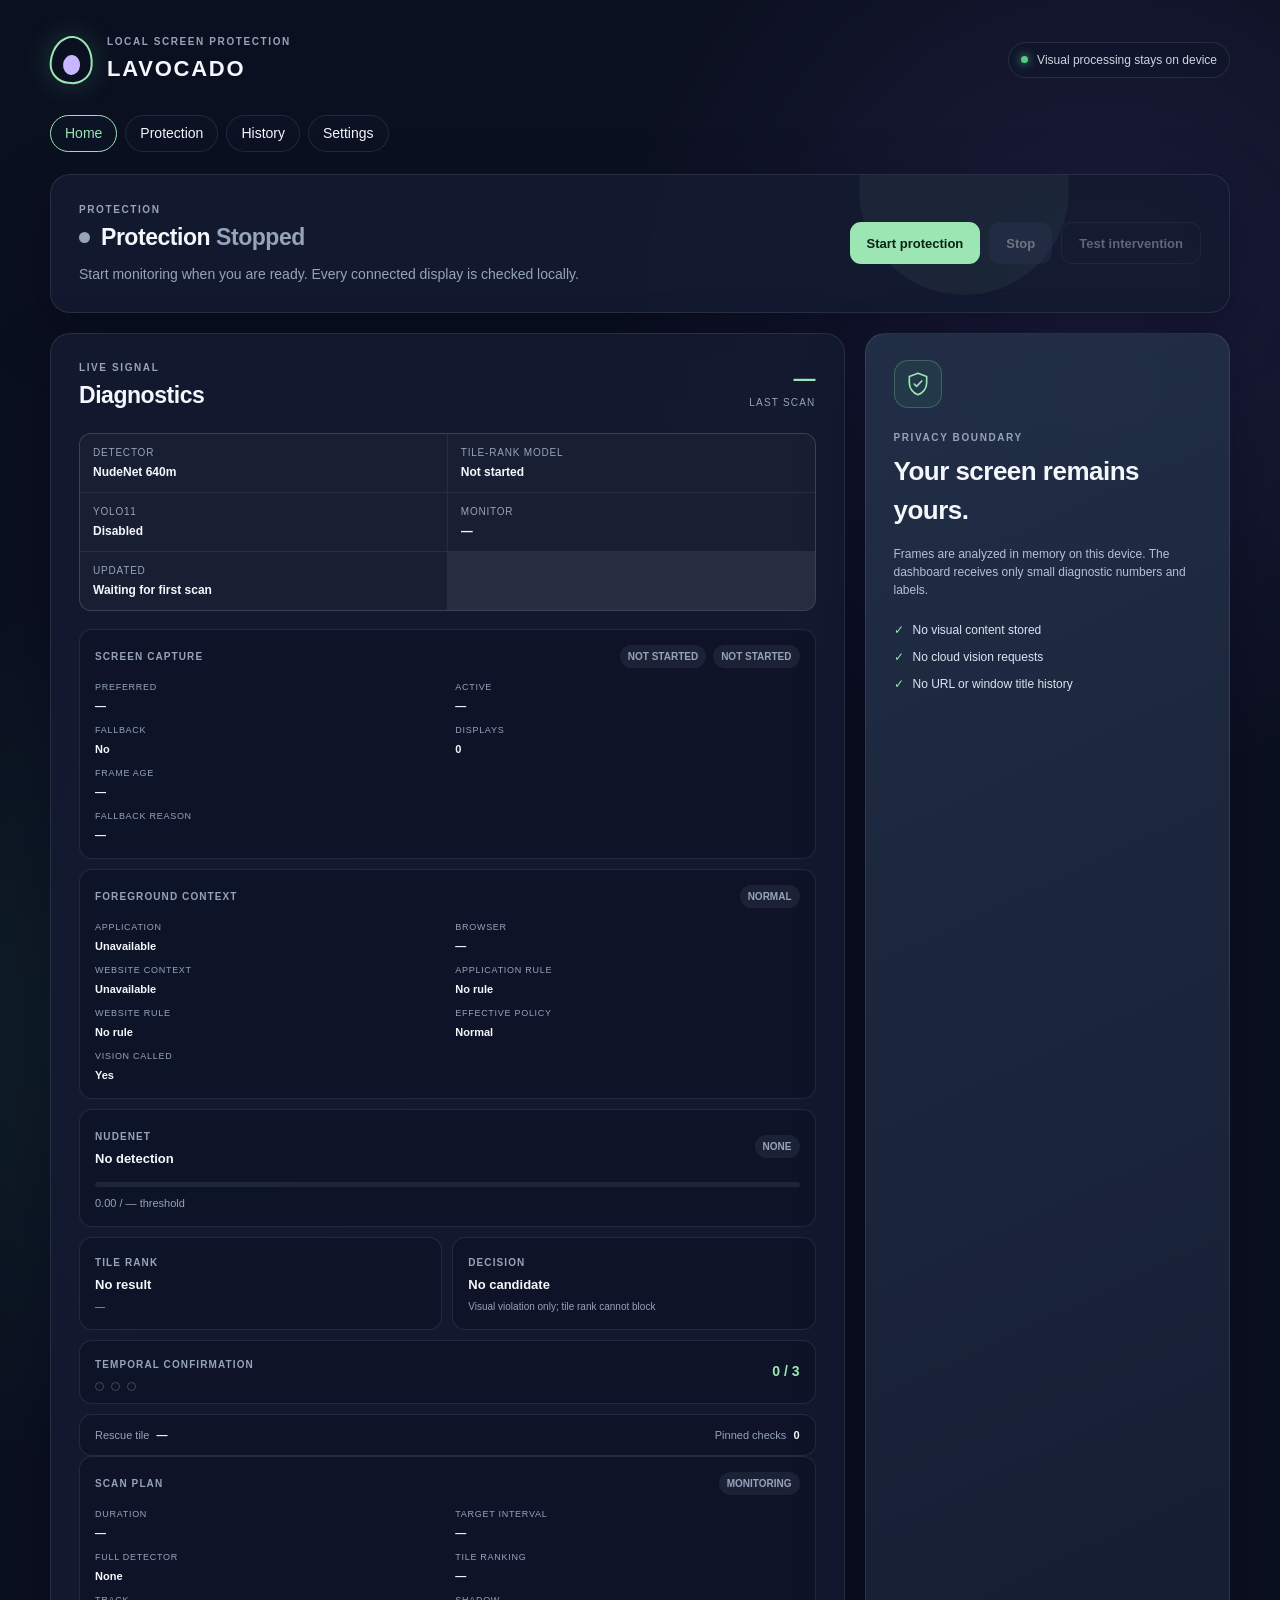
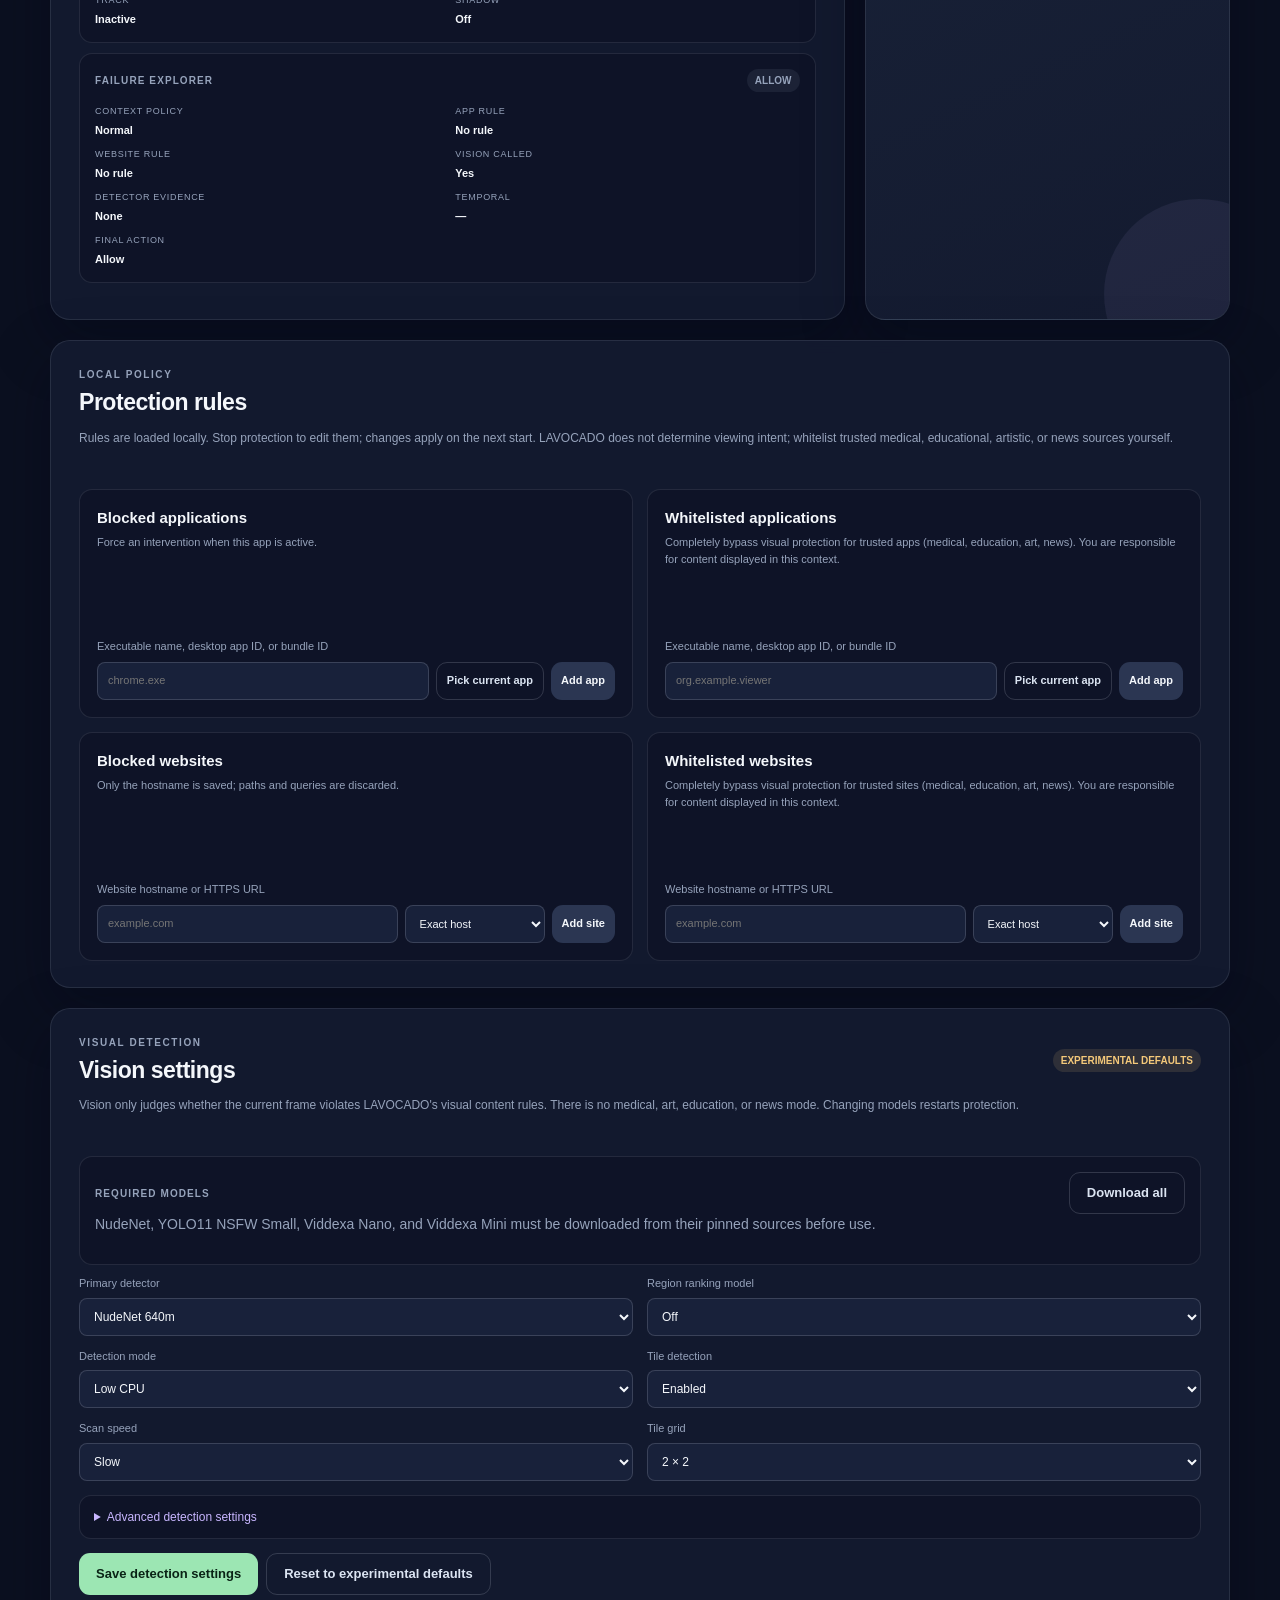
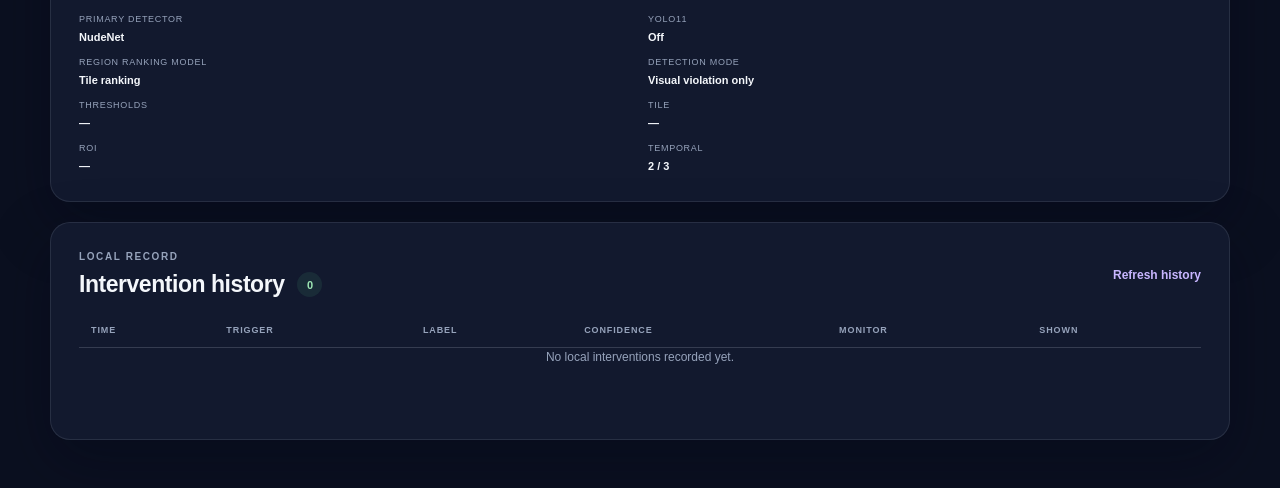
==== app/ui/web/index.html @ a3446d23 "refactor: centralize model manifest and add offline self-check" ====
<!doctype html>
<html lang="en">
  <head>
    <meta charset="utf-8">
    <meta name="viewport" content="width=device-width, initial-scale=1">
    <title>LAVOCADO</title>
    <link rel="stylesheet" href="styles.css">
    <script src="app.js" defer></script>
  </head>
  <body>
    <div class="app-shell">
      <header class="topbar">
        <div class="brand">
          <div class="logo-mark" aria-hidden="true"><span></span></div>
          <div>
            <p class="eyebrow">LOCAL SCREEN PROTECTION</p>
            <h1>LAVOCADO</h1>
          </div>
        </div>
        <div class="privacy-badge">
          <span class="privacy-dot" aria-hidden="true"></span>
          Visual processing stays on device
        </div>
      </header>

      <nav id="app-nav" class="edition-nav" aria-label="LAVOCADO">
        <button type="button" class="nav-button is-active" data-view="home">Home</button>
        <button type="button" class="nav-button" data-view="protection">Protection</button>
        <button type="button" class="nav-button" data-view="history">History</button>
        <button type="button" class="nav-button" data-view="settings">Settings</button>
      </nav>

      <main>
        <section class="hero panel" aria-labelledby="protection-heading">
          <div>
            <p class="section-label">PROTECTION</p>
            <div class="status-heading">
              <span id="state-dot" class="state-dot stopped" aria-hidden="true"></span>
              <h2 id="protection-heading">Protection <span id="protection-state">Stopped</span></h2>
            </div>
            <p id="status-detail" class="muted">
              Start monitoring when you are ready. Every connected display is checked locally.
            </p>
          </div>
          <div class="actions">
            <button id="start-button" class="button primary" type="button">Start protection</button>
            <button id="stop-button" class="button secondary" type="button" disabled>Stop</button>
            <button id="test-button" class="button ghost" type="button" disabled>Test intervention</button>
          </div>
          <p id="action-message" class="action-message" aria-live="polite"></p>
        </section>

        <div class="dashboard-grid">
          <section class="panel diagnostics" aria-labelledby="diagnostics-heading">
            <div class="section-heading">
              <div>
                <p class="section-label">LIVE SIGNAL</p>
                <h2 id="diagnostics-heading">Diagnostics</h2>
              </div>
              <div class="scan-summary">
                <strong id="diag-scan">—</strong>
                <span>last scan</span>
              </div>
            </div>

            <dl class="model-list">
              <div>
                <dt>Detector</dt>
                <dd id="diag-model">NudeNet 640m</dd>
              </div>
              <div>
                <dt>Tile-rank model</dt>
                <dd id="diag-context-model">Not started</dd>
              </div>
              <div>
                <dt>YOLO11</dt>
                <dd id="diag-yolo">Disabled</dd>
              </div>
              <div>
                <dt>Monitor</dt>
                <dd id="diag-monitor">—</dd>
              </div>
              <div>
                <dt>Updated</dt>
                <dd id="diag-updated">Waiting for first scan</dd>
              </div>
            </dl>

            <div class="capture-card" aria-labelledby="capture-heading">
              <div class="capture-heading">
                <span id="capture-heading" class="signal-name">Screen capture</span>
                <div class="capture-tags">
                  <span id="capture-mode" class="signal-tag neutral">Not started</span>
                  <span id="capture-health" class="signal-tag neutral">Not started</span>
                </div>
              </div>
              <dl class="capture-list">
                <div>
                  <dt>Preferred</dt>
                  <dd id="capture-preferred">—</dd>
                </div>
                <div>
                  <dt>Active</dt>
                  <dd id="capture-active">—</dd>
                </div>
                <div>
                  <dt>Fallback</dt>
                  <dd id="capture-fallback">No</dd>
                </div>
                <div>
                  <dt>Displays</dt>
                  <dd id="capture-monitors">0</dd>
                </div>
                <div>
                  <dt>Frame age</dt>
                  <dd id="capture-frame-age">—</dd>
                </div>
                <div class="capture-reason-row">
                  <dt>Fallback reason</dt>
                  <dd id="capture-reason">—</dd>
                </div>
              </dl>
            </div>

            <div class="capture-card foreground-card" aria-labelledby="foreground-heading">
              <div class="capture-heading">
                <span id="foreground-heading" class="signal-name">Foreground context</span>
                <span id="foreground-policy" class="signal-tag neutral">Normal</span>
              </div>
              <dl class="capture-list">
                <div>
                  <dt>Application</dt>
                  <dd id="foreground-application">Unavailable</dd>
                </div>
                <div>
                  <dt>Browser</dt>
                  <dd id="foreground-browser">—</dd>
                </div>
                <div>
                  <dt>Website context</dt>
                  <dd id="foreground-website">Unavailable</dd>
                </div>
                <div>
                  <dt>Application rule</dt>
                  <dd id="foreground-app-rule">No rule</dd>
                </div>
                <div>
                  <dt>Website rule</dt>
                  <dd id="foreground-website-rule">No rule</dd>
                </div>
                <div>
                  <dt>Effective policy</dt>
                  <dd id="foreground-effective">Normal</dd>
                </div>
                <div>
                  <dt>Vision called</dt>
                  <dd id="foreground-vision-called">Yes</dd>
                </div>
              </dl>
            </div>

            <div class="signal-card">
              <div class="signal-header">
                <div>
                  <span class="signal-name">NudeNet</span>
                  <strong id="nude-label">No detection</strong>
                </div>
                <span id="nude-status" class="signal-tag neutral">None</span>
              </div>
              <div class="meter" aria-hidden="true"><span id="nude-progress"></span></div>
              <p id="nude-score" class="score-line">0.00 / — threshold</p>
            </div>

            <div class="signal-pair">
              <div class="mini-signal">
                <span class="signal-name">Tile rank</span>
                <strong id="context-label">No result</strong>
                <span id="context-score" class="muted">—</span>
              </div>
              <div class="mini-signal">
                <span class="signal-name">Decision</span>
                <strong id="decision-source">No candidate</strong>
                <span id="decision-classification" class="muted">Visual violation only; tile rank cannot block</span>
              </div>
            </div>

            <div class="temporal-row">
              <div>
                <span class="signal-name">Temporal confirmation</span>
                <div id="temporal-dots" class="temporal-dots" aria-label="No recent candidates"></div>
              </div>
              <strong id="temporal-count">0 / 3</strong>
            </div>

            <div class="rescue-row">
              <span>Rescue tile <strong id="rescue-tile">—</strong></span>
              <span>Pinned checks <strong id="rescue-pin">0</strong></span>
            </div>

            <div class="capture-card" aria-labelledby="scan-plan-heading">
              <div class="capture-heading">
                <span id="scan-plan-heading" class="signal-name">Scan plan</span>
                <span id="scan-mode" class="signal-tag neutral">Monitoring</span>
              </div>
              <dl class="capture-list">
                <div>
                  <dt>Duration</dt>
                  <dd id="scan-total-ms">—</dd>
                </div>
                <div>
                  <dt>Target interval</dt>
                  <dd id="scan-interval-ms">—</dd>
                </div>
                <div>
                  <dt>Full detector</dt>
                  <dd id="scan-full">None</dd>
                </div>
                <div>
                  <dt>Tile ranking</dt>
                  <dd id="scan-tiles">—</dd>
                </div>
                <div>
                  <dt>Track</dt>
                  <dd id="scan-track">Inactive</dd>
                </div>
                <div>
                  <dt>Shadow</dt>
                  <dd id="scan-shadow">Off</dd>
                </div>
              </dl>
            </div>

            <div class="capture-card explorer-card" aria-labelledby="explorer-heading">
              <div class="capture-heading">
                <span id="explorer-heading" class="signal-name">Failure explorer</span>
                <span id="explorer-action" class="signal-tag neutral">Allow</span>
              </div>
              <dl class="capture-list">
                <div>
                  <dt>Context policy</dt>
                  <dd id="explorer-policy">Normal</dd>
                </div>
                <div>
                  <dt>App rule</dt>
                  <dd id="explorer-app-rule">No rule</dd>
                </div>
                <div>
                  <dt>Website rule</dt>
                  <dd id="explorer-website-rule">No rule</dd>
                </div>
                <div>
                  <dt>Vision called</dt>
                  <dd id="explorer-vision-called">Yes</dd>
                </div>
                <div>
                  <dt>Detector evidence</dt>
                  <dd id="explorer-evidence">None</dd>
                </div>
                <div>
                  <dt>Temporal</dt>
                  <dd id="explorer-temporal">—</dd>
                </div>
                <div>
                  <dt>Final action</dt>
                  <dd id="explorer-final">Allow</dd>
                </div>
              </dl>
            </div>
          </section>

          <aside class="panel privacy-card" aria-labelledby="privacy-heading">
            <div class="shield" aria-hidden="true">
              <svg viewBox="0 0 24 24" role="img">
                <path d="M12 2 20 5v6c0 5.1-3.4 9.4-8 11-4.6-1.6-8-5.9-8-11V5l8-3Z"></path>
                <path d="m8.5 12 2.2 2.2 4.8-5"></path>
              </svg>
            </div>
            <p class="section-label">PRIVACY BOUNDARY</p>
            <h2 id="privacy-heading">Your screen remains yours.</h2>
            <p>
              Frames are analyzed in memory on this device. The dashboard receives only small diagnostic numbers and labels.
            </p>
            <ul>
              <li>No visual content stored</li>
              <li>No cloud vision requests</li>
              <li>No URL or window title history</li>
            </ul>
          </aside>
        </div>

        <section class="panel rules" aria-labelledby="rules-heading">
          <div class="section-heading">
            <div>
              <p class="section-label">LOCAL POLICY</p>
              <h2 id="rules-heading">Protection rules</h2>
            </div>
          </div>
          <p id="rules-hint" class="muted">Rules are loaded locally. Stop protection to edit them; changes apply on the next start. LAVOCADO does not determine viewing intent; whitelist trusted medical, educational, artistic, or news sources yourself.</p>
          <p id="rules-message" class="rules-message" role="status" aria-live="polite"></p>
          <div class="rules-grid">
            <div class="rule-group" data-rule-group="blocked_applications">
              <h3>Blocked applications</h3>
              <p class="muted">Force an intervention when this app is active.</p>
              <ul id="blocked-applications-list" class="rule-list"></ul>
              <form class="rule-form" data-rule-group="blocked_applications">
                <label for="blocked-applications-input">Executable name, desktop app ID, or bundle ID</label>
                <div class="rule-entry">
                  <input id="blocked-applications-input" name="value" type="text" maxlength="255" placeholder="chrome.exe" required>
                  <button class="button ghost pick-app" type="button">Pick current app</button>
                  <button class="button secondary" type="submit">Add app</button>
                </div>
              </form>
            </div>
            <div class="rule-group" data-rule-group="whitelisted_applications">
              <h3>Whitelisted applications</h3>
              <p class="muted">Completely bypass visual protection for trusted apps (medical, education, art, news). You are responsible for content displayed in this context.</p>
              <ul id="whitelisted-applications-list" class="rule-list"></ul>
              <form class="rule-form" data-rule-group="whitelisted_applications">
                <label for="whitelisted-applications-input">Executable name, desktop app ID, or bundle ID</label>
                <div class="rule-entry">
                  <input id="whitelisted-applications-input" name="value" type="text" maxlength="255" placeholder="org.example.viewer" required>
                  <button class="button ghost pick-app" type="button">Pick current app</button>
                  <button class="button secondary" type="submit">Add app</button>
                </div>
              </form>
            </div>
            <div class="rule-group" data-rule-group="blocked_websites">
              <h3>Blocked websites</h3>
              <p class="muted">Only the hostname is saved; paths and queries are discarded.</p>
              <ul id="blocked-websites-list" class="rule-list"></ul>
              <form class="rule-form" data-rule-group="blocked_websites">
                <label for="blocked-websites-input">Website hostname or HTTPS URL</label>
                <div class="rule-entry">
                  <input id="blocked-websites-input" name="value" type="text" placeholder="example.com" required>
                  <select name="match_mode" aria-label="Website match mode">
                    <option value="exact_host">Exact host</option>
                    <option value="domain_and_subdomains">Include subdomains</option>
                  </select>
                  <button class="button secondary" type="submit">Add site</button>
                </div>
              </form>
            </div>
            <div class="rule-group" data-rule-group="whitelisted_websites">
              <h3>Whitelisted websites</h3>
              <p class="muted">Completely bypass visual protection for trusted sites (medical, education, art, news). You are responsible for content displayed in this context.</p>
              <ul id="whitelisted-websites-list" class="rule-list"></ul>
              <form class="rule-form" data-rule-group="whitelisted_websites">
                <label for="whitelisted-websites-input">Website hostname or HTTPS URL</label>
                <div class="rule-entry">
                  <input id="whitelisted-websites-input" name="value" type="text" placeholder="example.com" required>
                  <select name="match_mode" aria-label="Website match mode">
                    <option value="exact_host">Exact host</option>
                    <option value="domain_and_subdomains">Include subdomains</option>
                  </select>
                  <button class="button secondary" type="submit">Add site</button>
                </div>
              </form>
            </div>
          </div>
        </section>

        <section class="panel vision-settings" aria-labelledby="vision-settings-heading">
          <div class="section-heading">
            <div>
              <p class="section-label">VISUAL DETECTION</p>
              <h2 id="vision-settings-heading">Vision settings</h2>
            </div>
            <span id="vision-experimental-badge" class="signal-tag capture-fallback">Experimental Defaults</span>
          </div>
          <p class="muted">
            Vision only judges whether the current frame violates LAVOCADO's visual content rules.
            There is no medical, art, education, or news mode. Changing models restarts protection.
          </p>
          <p id="vision-settings-message" class="rules-message" role="status" aria-live="polite"></p>
          <div class="capture-card" aria-labelledby="model-status-heading">
            <div class="capture-heading">
              <span id="model-status-heading" class="signal-name">Required models</span>
              <button id="vision-download-all" class="button ghost" type="button">Download all</button>
            </div>
            <p class="muted">NudeNet, YOLO11 NSFW Small, Viddexa Nano, and Viddexa Mini must be downloaded from their pinned sources before use.</p>
            <ul id="model-status-list" class="model-status-list"></ul>
          </div>
          <form id="vision-settings-form" class="vision-form">
            <div class="vision-form-grid">
              <label>
                Primary detector
                <select id="vision-primary-select" name="primary">
                  <option value="nudenet_640m">NudeNet 640m</option>
                  <option value="yolo11_nsfw_small">YOLO11 NSFW Small</option>
                </select>
              </label>
              <label>
                Region ranking model
                <select id="vision-context-select" name="context">
                  <option value="off">Off</option>
                  <option value="viddexa_nano">Viddexa Nano</option>
                  <option value="viddexa_mini">Viddexa Mini</option>
                </select>
              </label>
              <label>
                Detection mode
                <select id="vision-preset-select" name="preset">
                  <option value="low_cpu">Low CPU</option>
                  <option value="balanced">Balanced</option>
                  <option value="high_recall">High Recall</option>
                </select>
              </label>
              <label>
                Tile detection
                <select id="vision-tile-enabled-select" name="tiles_enabled">
                  <option value="true">Enabled</option>
                  <option value="false">Disabled</option>
                </select>
              </label>
              <label>
                Scan speed
                <select id="vision-scan-speed-select" name="scan_speed">
                  <option value="slow">Slow</option>
                  <option value="balanced">Balanced</option>
                  <option value="fast">Fast</option>
                </select>
              </label>
              <label>
                Tile grid
                <select id="vision-grid-select" name="grid">
                  <option value="2x2">2 × 2</option>
                  <option value="3x3">3 × 3</option>
                </select>
              </label>
            </div>
            <details class="vision-advanced">
              <summary>Advanced detection settings</summary>
              <div class="vision-form-grid">
                <label>
                  Full-screen input size
                  <select id="vision-full-input-select" name="full_input_size">
                    <option value="640">640</option>
                    <option value="960">960</option>
                    <option value="1280">1280</option>
                  </select>
                </label>
                <label>
                  Tile input size
                  <select id="vision-tile-input-select" name="tile_input_size">
                    <option value="640">640</option>
                    <option value="960">960</option>
                  </select>
                </label>
                <label>
                  Tile overlap
                  <select id="vision-overlap-select" name="overlap">
                    <option value="0">0%</option>
                    <option value="10">10%</option>
                    <option value="15">15%</option>
                    <option value="20">20%</option>
                    <option value="25">25%</option>
                  </select>
                </label>
                <label>
                  Tiles per scan
                  <select id="vision-checks-select" name="checks_per_scan">
                    <option value="1">1</option>
                    <option value="2">2</option>
                  </select>
                </label>
                <label>
                  Max skipped scans
                  <select id="vision-max-skip-select" name="max_skip">
                    <option value="2">2</option>
                    <option value="3">3</option>
                    <option value="4">4</option>
                    <option value="6">6</option>
                    <option value="8">8</option>
                  </select>
                </label>
                <label>
                  Crop expansion
                  <select id="vision-crop-select" name="crop_expansion">
                    <option value="1.25">1.25×</option>
                    <option value="1.5">1.5×</option>
                    <option value="1.75">1.75×</option>
                    <option value="2.0">2.0×</option>
                    <option value="2.5">2.5×</option>
                  </select>
                </label>
                <label>
                  Shadow compare
                  <select id="vision-shadow-select" name="shadow">
                    <option value="false">Off</option>
                    <option value="true">YOLO11 shadow</option>
                  </select>
                </label>
                <label>
                  Local recheck
                  <select id="vision-recheck-select" name="recheck_enabled">
                    <option value="true">Enabled</option>
                    <option value="false">Disabled</option>
                  </select>
                </label>
                <div class="vision-threshold-block">
                  <p class="signal-name">Per-model thresholds</p>
                  <p class="muted">Experimental starting points. NudeNet and YOLO11 keep independent proposal/strong values.</p>
                  <div id="vision-threshold-table" class="vision-threshold-table"></div>
                </div>
                <label>
                  Proposal sensitivity
                  <select id="vision-proposal-select" name="proposal_margin">
                    <option value="0.05">0.05</option>
                    <option value="0.10">0.10</option>
                    <option value="0.15">0.15</option>
                    <option value="0.20">0.20</option>
                  </select>
                </label>
                <label>
                  Adaptive scan
                  <select id="vision-adaptive-select" name="adaptive">
                    <option value="true">Enabled</option>
                    <option value="false">Every frame</option>
                  </select>
                </label>
                <label>
                  Screen change sensitivity
                  <select id="vision-change-select" name="change_sensitivity">
                    <option value="0.005">0.5%</option>
                    <option value="0.01">1%</option>
                    <option value="0.02">2%</option>
                    <option value="0.05">5%</option>
                  </select>
                </label>
                <label>
                  Active monitor priority
                  <select id="vision-active-monitor-select" name="active_monitor_priority">
                    <option value="true">Enabled</option>
                    <option value="false">Equal</option>
                  </select>
                </label>
                <label>
                  Temporal confirmation
                  <select id="vision-confirmation-select" name="confirmation">
                    <option value="boolean">Boolean 2/3</option>
                    <option value="evidence">Evidence score</option>
                    <option value="both">Boolean and evidence</option>
                  </select>
                </label>
                <label>
                  Temporal fresh hits
                  <select id="vision-fresh-hits-select" name="min_fresh_hits">
                    <option value="1">1</option>
                    <option value="2">2</option>
                    <option value="3">3</option>
                  </select>
                </label>
                <label>
                  Evidence threshold
                  <select id="vision-evidence-select" name="evidence_threshold">
                    <option value="1.5">1.5</option>
                    <option value="2.0">2.0</option>
                    <option value="2.5">2.5</option>
                    <option value="3.0">3.0</option>
                    <option value="3.5">3.5</option>
                  </select>
                </label>
                <label>
                  Evidence decay
                  <select id="vision-decay-select" name="decay">
                    <option value="0.3">0.3</option>
                    <option value="0.5">0.5</option>
                    <option value="0.7">0.7</option>
                  </select>
                </label>
              </div>
            </details>
            <div class="vision-form-actions">
              <button id="vision-save-button" class="button primary" type="submit">Save detection settings</button>
              <button id="vision-reset-button" class="button ghost" type="button">Reset to experimental defaults</button>
            </div>
          </form>
          <dl class="capture-list vision-settings-list">
            <div>
              <dt>Primary detector</dt>
              <dd id="vision-primary-detector">NudeNet</dd>
            </div>
            <div>
              <dt>YOLO11</dt>
              <dd id="vision-yolo">Off</dd>
            </div>
            <div>
              <dt>Region ranking model</dt>
              <dd id="vision-context-model">Tile ranking</dd>
            </div>
            <div>
              <dt>Detection mode</dt>
              <dd id="vision-detection-mode">Visual violation only</dd>
            </div>
            <div>
              <dt>Thresholds</dt>
              <dd id="vision-thresholds">—</dd>
            </div>
            <div>
              <dt>Tile</dt>
              <dd id="vision-tile">—</dd>
            </div>
            <div>
              <dt>ROI</dt>
              <dd id="vision-roi">—</dd>
            </div>
            <div>
              <dt>Temporal</dt>
              <dd id="vision-temporal">2 / 3</dd>
            </div>
          </dl>
        </section>

        <section class="panel history" aria-labelledby="history-heading">
          <div class="section-heading history-heading">
            <div>
              <p class="section-label">LOCAL RECORD</p>
              <h2 id="history-heading">Intervention history <span id="history-count" class="count-pill">0</span></h2>
            </div>
            <button id="refresh-history" class="text-button" type="button">Refresh history</button>
          </div>
          <div class="table-wrap">
            <table>
              <thead>
                <tr>
                  <th>Time</th>
                  <th>Trigger</th>
                  <th>Label</th>
                  <th>Confidence</th>
                  <th>Monitor</th>
                  <th>Shown</th>
                </tr>
              </thead>
              <tbody id="history-body"></tbody>
            </table>
            <p id="history-empty" class="empty-state">No local interventions recorded yet.</p>
          </div>
        </section>
      </main>
    </div>
    <div id="rule-confirmation" class="modal-backdrop" hidden>
      <div class="modal" role="dialog" aria-modal="true" aria-labelledby="rule-confirm-title" aria-describedby="rule-confirm-body">
        <h2 id="rule-confirm-title">Confirm rule change</h2>
        <p id="rule-confirm-body"></p>
        <div class="modal-actions">
          <button id="rule-confirm-cancel" class="button ghost" type="button">Cancel</button>
          <button id="rule-confirm-accept" class="button primary" type="button">Confirm</button>
        </div>
      </div>
    </div>
  </body>
</html>
---- app/ui/web/styles.css ----
:root {
  color-scheme: dark;
  --bg: #0b1020;
  --panel: rgba(20, 27, 48, 0.92);
  --panel-raised: #18213a;
  --line: rgba(226, 232, 240, 0.1);
  --line-strong: rgba(226, 232, 240, 0.17);
  --text: #f4f7fb;
  --muted: #96a3bb;
  --green: #9ce6b3;
  --green-strong: #55cb88;
  --lavender: #c8b6ff;
  --amber: #f4c97a;
  --danger: #f49099;
  --shadow: 0 22px 60px rgba(2, 6, 23, 0.34);
}

* {
  box-sizing: border-box;
}

html {
  min-width: 720px;
  background: var(--bg);
}

body {
  margin: 0;
  min-height: 100vh;
  color: var(--text);
  background:
    radial-gradient(circle at 86% 8%, rgba(113, 86, 190, 0.17), transparent 31rem),
    radial-gradient(circle at 10% 28%, rgba(53, 161, 111, 0.1), transparent 28rem),
    var(--bg);
  font-family: Inter, ui-sans-serif, -apple-system, BlinkMacSystemFont, "Segoe UI", sans-serif;
  font-size: 14px;
  line-height: 1.5;
}

button {
  font: inherit;
}

.app-shell {
  width: min(1180px, calc(100% - 64px));
  margin: 0 auto;
  padding: 34px 0 48px;
}

.topbar,
.brand,
.status-heading,
.section-heading,
.signal-header,
.temporal-row,
.rescue-row {
  display: flex;
  align-items: center;
}

.capture-tags {
  display: flex;
  flex-wrap: wrap;
  justify-content: flex-end;
  gap: 7px;
}

.topbar {
  justify-content: space-between;
  margin-bottom: 30px;
}

.edition-nav {
  display: flex;
  flex-wrap: wrap;
  gap: 8px;
  margin: 0 0 22px;
}

.nav-button {
  border: 1px solid var(--line);
  border-radius: 999px;
  background: rgba(15, 23, 42, 0.45);
  color: var(--text);
  padding: 7px 14px;
  cursor: pointer;
}

.nav-button.is-active {
  border-color: var(--green);
  color: var(--green);
}

.brand {
  gap: 14px;
}

.brand h1,
.panel h2,
.brand p,
.panel p {
  margin-top: 0;
}

.brand h1 {
  margin-bottom: 0;
  font-size: 22px;
  letter-spacing: 0.08em;
}

.eyebrow,
.section-label {
  margin-bottom: 3px;
  color: var(--muted);
  font-size: 10px;
  font-weight: 750;
  letter-spacing: 0.16em;
}

.logo-mark {
  position: relative;
  width: 43px;
  height: 48px;
  border: 2px solid var(--green);
  border-radius: 52% 52% 48% 48% / 60% 60% 42% 42%;
  transform: rotate(5deg);
  box-shadow: 0 0 28px rgba(85, 203, 136, 0.22);
}

.logo-mark span {
  position: absolute;
  left: 50%;
  bottom: 7px;
  width: 17px;
  height: 20px;
  border-radius: 50%;
  background: var(--lavender);
  transform: translateX(-50%);
}

.privacy-badge {
  display: flex;
  align-items: center;
  gap: 9px;
  padding: 8px 12px;
  border: 1px solid var(--line);
  border-radius: 999px;
  color: #cbd5e1;
  background: rgba(15, 23, 42, 0.55);
  font-size: 12px;
}

.privacy-dot {
  width: 7px;
  height: 7px;
  border-radius: 50%;
  background: var(--green-strong);
  box-shadow: 0 0 10px var(--green-strong);
}

main {
  display: grid;
  gap: 20px;
}

.panel {
  border: 1px solid var(--line);
  border-radius: 20px;
  background: var(--panel);
  box-shadow: var(--shadow);
  backdrop-filter: blur(12px);
}

.hero {
  position: relative;
  display: grid;
  grid-template-columns: minmax(280px, 1fr) auto;
  gap: 24px;
  padding: 27px 28px;
  overflow: hidden;
}

.hero::after {
  content: "";
  position: absolute;
  top: -90px;
  right: 160px;
  width: 210px;
  height: 210px;
  border-radius: 50%;
  background: rgba(156, 230, 179, 0.055);
  pointer-events: none;
}

.status-heading {
  gap: 11px;
}

.status-heading h2,
.section-heading h2,
.privacy-card h2 {
  margin-bottom: 0;
  font-size: 23px;
  font-weight: 650;
  letter-spacing: -0.02em;
}

.status-heading h2 span {
  color: var(--muted);
}

.state-dot {
  width: 11px;
  height: 11px;
  border-radius: 50%;
  background: var(--muted);
}

.state-dot.running {
  background: var(--green-strong);
  box-shadow: 0 0 0 5px rgba(85, 203, 136, 0.12), 0 0 16px rgba(85, 203, 136, 0.45);
}

.state-dot.stopping {
  background: var(--amber);
  box-shadow: 0 0 0 5px rgba(244, 201, 122, 0.1);
}

.state-dot.failed {
  background: var(--danger);
  box-shadow: 0 0 0 5px rgba(244, 144, 153, 0.1);
}

.muted {
  color: var(--muted);
}

.hero .muted {
  max-width: 570px;
  margin: 9px 0 0;
}

.actions {
  z-index: 1;
  display: flex;
  align-items: center;
  gap: 9px;
}

.button,
.text-button {
  border: 0;
  cursor: pointer;
  transition: transform 130ms ease, background 130ms ease, color 130ms ease, opacity 130ms ease;
}

.button {
  min-height: 42px;
  padding: 0 17px;
  border-radius: 11px;
  font-size: 13px;
  font-weight: 650;
}

.button:hover:not(:disabled),
.text-button:hover:not(:disabled) {
  transform: translateY(-1px);
}

.button:focus-visible,
.text-button:focus-visible {
  outline: 2px solid var(--lavender);
  outline-offset: 3px;
}

.button:disabled,
.text-button:disabled {
  cursor: default;
  opacity: 0.38;
}

.button.primary {
  color: #0a2316;
  background: var(--green);
}

.button.primary:hover:not(:disabled) {
  background: #b5efc6;
}

.button.secondary {
  color: var(--text);
  background: #2b3652;
}

.button.ghost {
  border: 1px solid var(--line-strong);
  color: #dbe4f2;
  background: transparent;
}

.action-message {
  position: absolute;
  left: 28px;
  bottom: 8px;
  margin: 0;
  color: var(--green);
  font-size: 11px;
}

.action-message.error {
  color: var(--danger);
}

.dashboard-grid {
  display: grid;
  grid-template-columns: minmax(0, 2fr) minmax(260px, 0.92fr);
  gap: 20px;
}

.rules,
.vision-settings {
  padding: 26px 28px;
}

.rules > .muted,
.vision-settings > .muted {
  margin: -12px 0 14px;
  font-size: 12px;
}

.vision-form {
  margin-bottom: 18px;
}

.vision-form-grid {
  display: grid;
  grid-template-columns: repeat(2, minmax(0, 1fr));
  gap: 12px 14px;
}

.vision-form label {
  display: flex;
  flex-direction: column;
  gap: 6px;
  color: var(--muted);
  font-size: 11px;
}

.vision-form select {
  min-height: 38px;
  padding: 0 10px;
  border: 1px solid var(--line-strong);
  border-radius: 8px;
  color: var(--text);
  background: var(--panel-raised);
  font: inherit;
  font-size: 12px;
}

.vision-advanced {
  margin: 14px 0;
  padding: 12px 14px;
  border: 1px solid var(--line);
  border-radius: 12px;
  background: rgba(11, 16, 32, 0.42);
}

.vision-advanced summary {
  cursor: pointer;
  color: var(--lavender);
  font-size: 12px;
}

.vision-advanced .vision-form-grid {
  margin-top: 12px;
}

.vision-form-actions {
  display: flex;
  flex-wrap: wrap;
  gap: 8px;
  margin-top: 12px;
}

.model-status-list {
  margin: 0;
  padding: 0;
  list-style: none;
}

.model-status-list li {
  display: flex;
  align-items: center;
  justify-content: space-between;
  gap: 10px;
  padding: 8px 0;
  border-bottom: 1px solid var(--line);
}

.model-status-list li:last-child {
  border-bottom: 0;
}

.vision-threshold-block {
  grid-column: 1 / -1;
}

.vision-threshold-table {
  display: grid;
  gap: 8px;
  margin-top: 8px;
}

.vision-threshold-row {
  display: grid;
  grid-template-columns: minmax(0, 1.4fr) minmax(0, 1fr) minmax(0, 1fr);
  gap: 8px;
  align-items: end;
}

.vision-threshold-row .muted {
  font-size: 11px;
}

.rules-message {
  min-height: 18px;
  margin-bottom: 10px;
  color: var(--green);
  font-size: 12px;
}

.rules-message.error {
  color: var(--danger);
}

.rules-grid {
  display: grid;
  grid-template-columns: repeat(2, minmax(0, 1fr));
  gap: 14px;
}

.rule-group {
  min-width: 0;
  padding: 17px;
  border: 1px solid var(--line);
  border-radius: 13px;
  background: rgba(11, 16, 32, 0.42);
}

.rule-group h3 {
  margin: 0;
  font-size: 15px;
}

.rule-group > .muted {
  min-height: 34px;
  margin: 5px 0 12px;
  font-size: 11px;
}

.rule-list {
  min-height: 42px;
  margin: 0 0 16px;
  padding: 0;
  list-style: none;
}

.rule-list li {
  display: flex;
  align-items: center;
  gap: 8px;
  min-width: 0;
  padding: 7px 0;
  border-bottom: 1px solid var(--line);
}

.rule-list li.rule-empty {
  color: var(--muted);
  font-size: 11px;
}

.rule-value {
  min-width: 0;
  overflow-wrap: anywhere;
  color: var(--text);
  font-size: 12px;
}

.rule-mode {
  flex: none;
  color: var(--muted);
  font-size: 10px;
}

.rule-remove {
  flex: none;
  margin-left: auto;
  color: var(--danger);
}

.rule-form label {
  display: block;
  margin-bottom: 7px;
  color: var(--muted);
  font-size: 11px;
}

.rule-entry {
  display: flex;
  flex-wrap: wrap;
  gap: 7px;
}

.rule-entry input,
.rule-entry select {
  min-width: 0;
  min-height: 38px;
  padding: 0 10px;
  border: 1px solid var(--line-strong);
  border-radius: 8px;
  color: var(--text);
  background: var(--panel-raised);
  font: inherit;
  font-size: 11px;
}

.rule-entry input {
  flex: 1;
}

.rule-entry select {
  max-width: 145px;
}

.rule-entry .button {
  flex: none;
  min-height: 38px;
  padding: 0 10px;
  font-size: 11px;
}

.rule-entry input:focus-visible,
.rule-entry select:focus-visible {
  outline: 2px solid var(--lavender);
  outline-offset: 2px;
}

.modal-backdrop {
  position: fixed;
  z-index: 10;
  inset: 0;
  display: grid;
  padding: 20px;
  place-items: center;
  background: rgba(2, 6, 23, 0.82);
}

.modal-backdrop[hidden] {
  display: none;
}

.modal {
  width: min(460px, 100%);
  padding: 26px;
  border: 1px solid var(--line-strong);
  border-radius: 16px;
  background: var(--panel-raised);
  box-shadow: var(--shadow);
}

.modal h2 {
  margin: 0 0 10px;
  font-size: 19px;
}

.modal p {
  margin: 0;
  color: var(--text);
  white-space: pre-line;
}

.modal-actions {
  display: flex;
  justify-content: flex-end;
  gap: 9px;
  margin-top: 24px;
}

.diagnostics,
.privacy-card,
.history {
  padding: 26px 28px;
}

.section-heading {
  justify-content: space-between;
  margin-bottom: 21px;
}

.scan-summary {
  text-align: right;
}

.scan-summary strong,
.scan-summary span {
  display: block;
}

.scan-summary strong {
  color: var(--green);
  font-size: 22px;
}

.scan-summary span {
  color: var(--muted);
  font-size: 10px;
  text-transform: uppercase;
  letter-spacing: 0.12em;
}

.model-list {
  display: grid;
  grid-template-columns: repeat(2, minmax(0, 1fr));
  gap: 1px;
  margin: 0 0 18px;
  overflow: hidden;
  border: 1px solid var(--line);
  border-radius: 12px;
  background: var(--line);
}

.model-list div {
  min-width: 0;
  padding: 11px 13px;
  background: rgba(11, 16, 32, 0.48);
}

.model-list dt {
  color: var(--muted);
  font-size: 10px;
  text-transform: uppercase;
  letter-spacing: 0.08em;
}

.model-list dd {
  margin: 3px 0 0;
  overflow: hidden;
  font-size: 12px;
  font-weight: 620;
  text-overflow: ellipsis;
  white-space: nowrap;
}

.signal-card,
.capture-card,
.mini-signal,
.temporal-row,
.rescue-row {
  border: 1px solid var(--line);
  background: rgba(11, 16, 32, 0.42);
}

.signal-card {
  padding: 15px;
  border-radius: 13px;
}

.capture-card {
  margin-bottom: 10px;
  padding: 15px;
  border-radius: 13px;
}

.capture-heading {
  display: flex;
  align-items: center;
  justify-content: space-between;
}

.capture-list {
  display: grid;
  grid-template-columns: repeat(2, minmax(0, 1fr));
  gap: 10px 16px;
  margin: 13px 0 0;
}

.capture-list div {
  min-width: 0;
}

.capture-list dt {
  color: var(--muted);
  font-size: 9px;
  text-transform: uppercase;
  letter-spacing: 0.08em;
}

.capture-list dd {
  margin: 3px 0 0;
  overflow-wrap: anywhere;
  font-size: 11px;
  font-weight: 620;
}

.capture-reason-row {
  grid-column: 1 / -1;
}

.signal-header {
  justify-content: space-between;
}

.signal-header strong,
.mini-signal strong {
  display: block;
  margin-top: 3px;
  font-size: 13px;
}

.signal-name {
  color: var(--muted);
  font-size: 10px;
  font-weight: 700;
  text-transform: uppercase;
  letter-spacing: 0.11em;
}

.signal-tag {
  padding: 4px 8px;
  border-radius: 999px;
  color: var(--muted);
  background: rgba(148, 163, 184, 0.1);
  font-size: 10px;
  font-weight: 700;
  text-transform: uppercase;
}

.signal-tag.strong,
.signal-tag.context_confirmed,
.signal-tag.rescued {
  color: var(--green);
  background: rgba(85, 203, 136, 0.12);
}

.signal-tag.borderline {
  color: var(--amber);
  background: rgba(244, 201, 122, 0.12);
}

.signal-tag.capture-healthy {
  color: var(--green);
  background: rgba(85, 203, 136, 0.12);
}

.signal-tag.capture-fallback {
  color: var(--amber);
  background: rgba(244, 201, 122, 0.12);
}

.signal-tag.capture-error {
  color: var(--danger);
  background: rgba(255, 115, 138, 0.12);
}

.signal-tag.context-policy.force_block {
  color: var(--danger);
  background: rgba(255, 115, 138, 0.12);
}

.signal-tag.context-policy.full_bypass {
  color: var(--amber);
  background: rgba(244, 201, 122, 0.12);
}

.signal-tag.context-policy.normal {
  color: var(--green);
  background: rgba(85, 203, 136, 0.12);
}

.meter {
  height: 5px;
  margin: 13px 0 8px;
  overflow: hidden;
  border-radius: 999px;
  background: rgba(148, 163, 184, 0.12);
}

.meter span {
  display: block;
  width: 0;
  height: 100%;
  border-radius: inherit;
  background: linear-gradient(90deg, var(--lavender), var(--green));
  transition: width 180ms ease;
}

.score-line {
  margin-bottom: 0;
  color: var(--muted);
  font-variant-numeric: tabular-nums;
  font-size: 11px;
}

.signal-pair {
  display: grid;
  grid-template-columns: 1fr 1fr;
  gap: 10px;
  margin-top: 10px;
}

.mini-signal {
  min-width: 0;
  padding: 13px 15px;
  border-radius: 13px;
}

.mini-signal strong {
  overflow: hidden;
  text-overflow: ellipsis;
  white-space: nowrap;
}

.mini-signal .muted {
  font-size: 10px;
}

.temporal-row,
.rescue-row {
  justify-content: space-between;
  margin-top: 10px;
  padding: 12px 15px;
  border-radius: 13px;
}

.temporal-dots {
  display: flex;
  gap: 7px;
  margin-top: 8px;
}

.temporal-dots span {
  width: 9px;
  height: 9px;
  border: 1px solid rgba(148, 163, 184, 0.35);
  border-radius: 50%;
  background: transparent;
}

.temporal-dots span.hit {
  border-color: var(--green-strong);
  background: var(--green-strong);
  box-shadow: 0 0 8px rgba(85, 203, 136, 0.45);
}

.temporal-row > strong {
  color: var(--green);
  font-variant-numeric: tabular-nums;
}

.rescue-row {
  color: var(--muted);
  font-size: 11px;
}

.rescue-row strong {
  margin-left: 4px;
  color: var(--text);
}

.privacy-card {
  position: relative;
  overflow: hidden;
  background: linear-gradient(155deg, rgba(34, 48, 71, 0.96), rgba(20, 27, 48, 0.96));
}

.privacy-card::after {
  content: "";
  position: absolute;
  right: -65px;
  bottom: -70px;
  width: 190px;
  height: 190px;
  border-radius: 50%;
  background: rgba(200, 182, 255, 0.07);
}

.shield {
  display: grid;
  width: 48px;
  height: 48px;
  margin-bottom: 22px;
  border: 1px solid rgba(156, 230, 179, 0.24);
  border-radius: 14px;
  place-items: center;
  background: rgba(85, 203, 136, 0.08);
}

.shield svg {
  width: 26px;
  fill: none;
  stroke: var(--green);
  stroke-linecap: round;
  stroke-linejoin: round;
  stroke-width: 1.5;
}

.privacy-card h2 {
  max-width: 250px;
  margin-top: 7px;
  font-size: 26px;
}

.privacy-card > p:not(.section-label) {
  margin-top: 15px;
  color: #b5c0d3;
  font-size: 12px;
}

.privacy-card ul {
  position: relative;
  z-index: 1;
  display: grid;
  gap: 9px;
  margin: 22px 0 0;
  padding: 0;
  list-style: none;
  color: #dbe4f2;
  font-size: 12px;
}

.privacy-card li::before {
  content: "✓";
  margin-right: 9px;
  color: var(--green);
}

.history-heading {
  margin-bottom: 14px;
}

.count-pill {
  display: inline-flex;
  min-width: 25px;
  height: 25px;
  align-items: center;
  justify-content: center;
  margin-left: 7px;
  padding: 0 8px;
  border-radius: 999px;
  color: var(--green);
  background: rgba(85, 203, 136, 0.1);
  font-size: 11px;
  vertical-align: 3px;
}

.text-button {
  padding: 6px 0;
  color: var(--lavender);
  background: transparent;
  font-size: 12px;
  font-weight: 650;
}

.table-wrap {
  position: relative;
  min-height: 98px;
  overflow-x: auto;
}

table {
  width: 100%;
  border-collapse: collapse;
  text-align: left;
  font-size: 12px;
}

th {
  padding: 9px 12px;
  border-bottom: 1px solid var(--line-strong);
  color: var(--muted);
  font-size: 9px;
  font-weight: 700;
  text-transform: uppercase;
  letter-spacing: 0.1em;
}

td {
  padding: 11px 12px;
  border-bottom: 1px solid var(--line);
  color: #dce4f0;
  font-variant-numeric: tabular-nums;
}

tbody tr:last-child td {
  border-bottom: 0;
}

.empty-state {
  margin: 25px 0 5px;
  color: var(--muted);
  text-align: center;
  font-size: 12px;
}

@media (max-width: 900px) {
  .app-shell {
    width: calc(100% - 36px);
  }

  .hero {
    grid-template-columns: 1fr;
  }

  .actions {
    justify-content: flex-start;
  }

  .dashboard-grid {
    grid-template-columns: 1fr;
  }

  .rules-grid {
    grid-template-columns: 1fr;
  }

  .privacy-card h2 {
    max-width: none;
  }
}
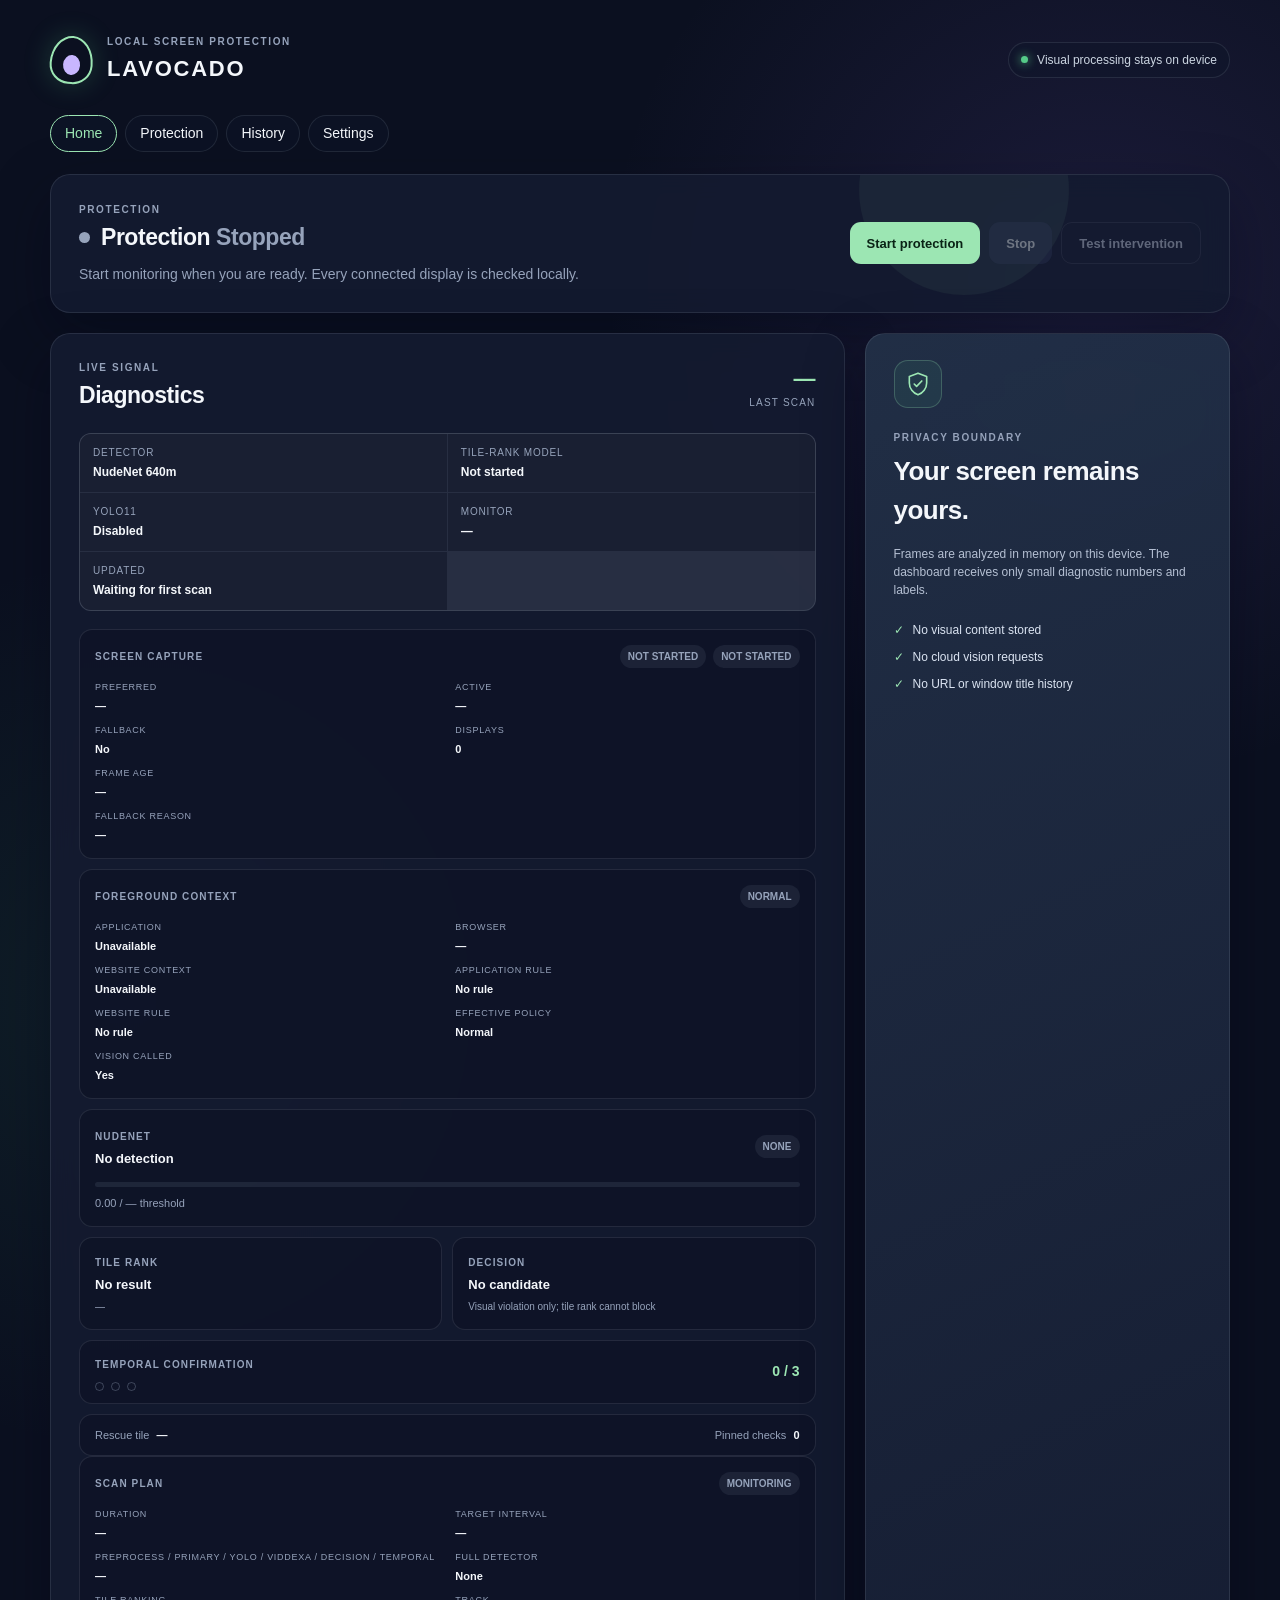
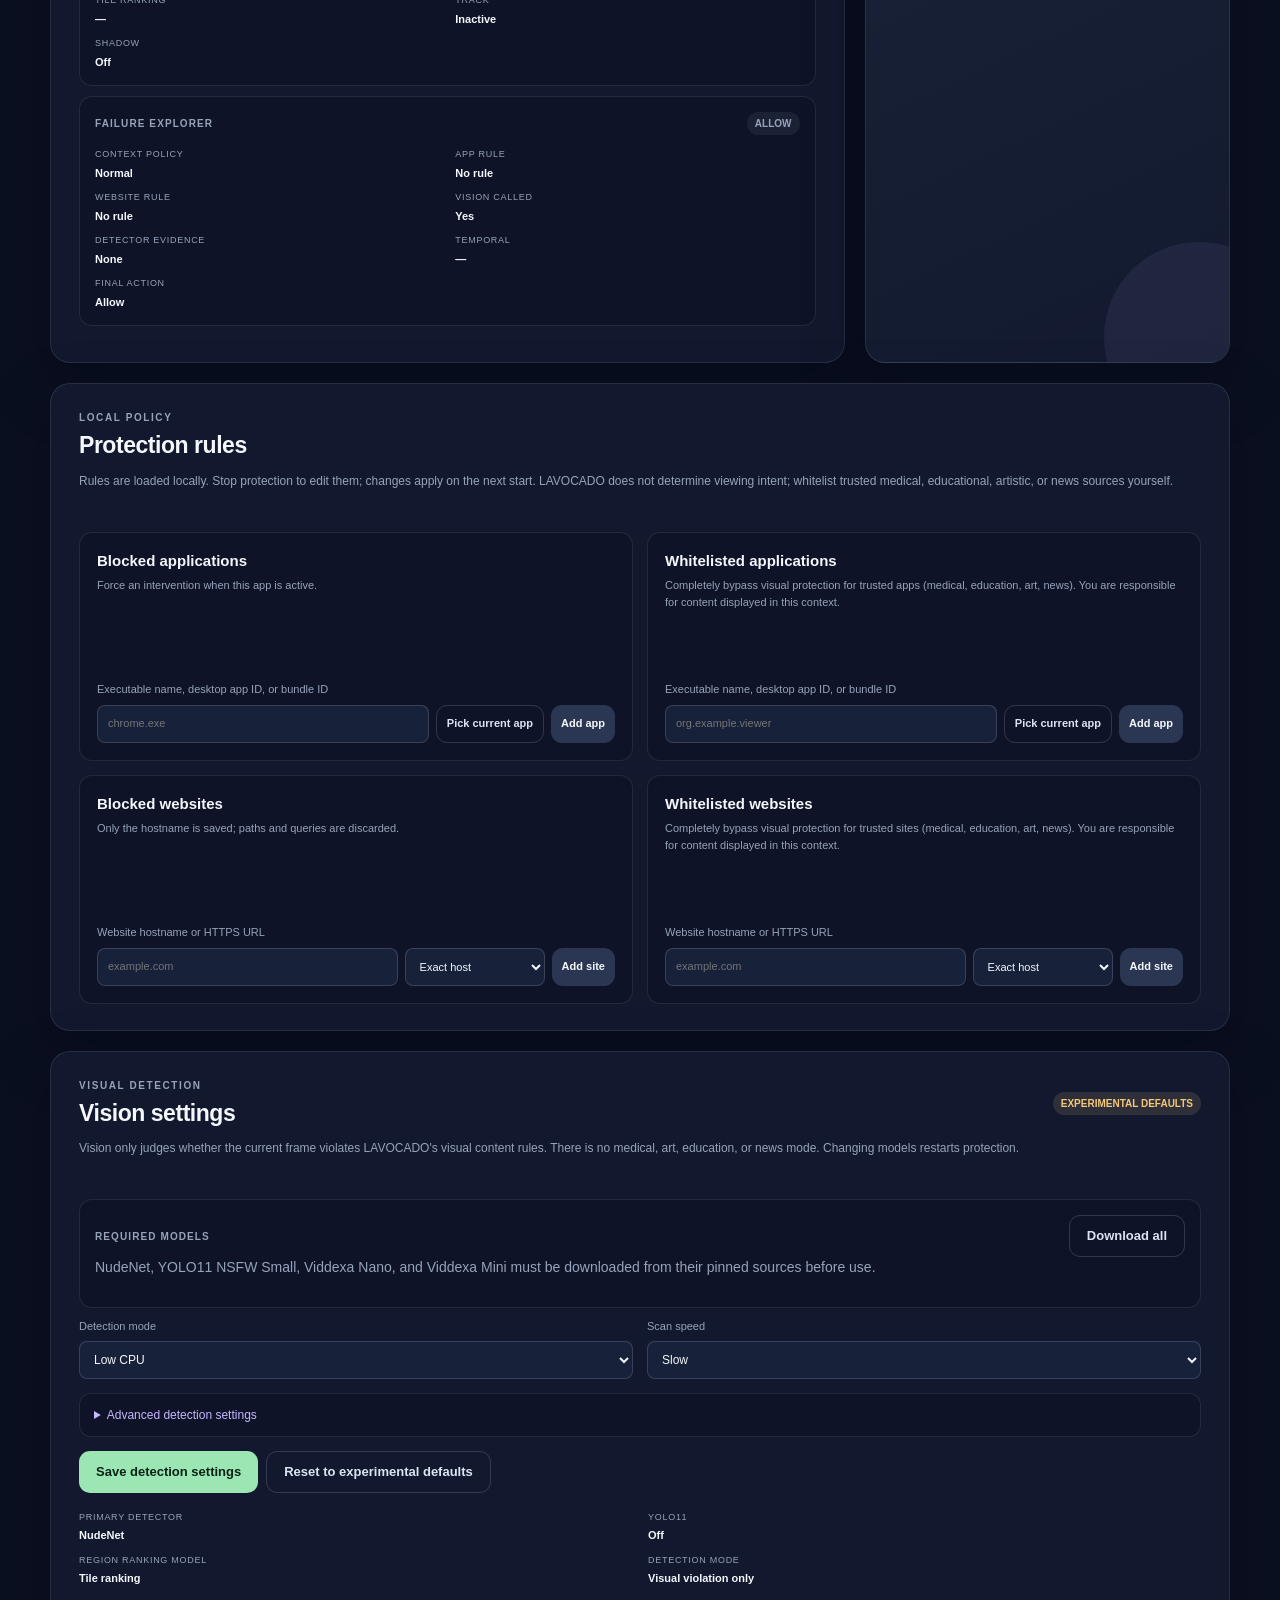
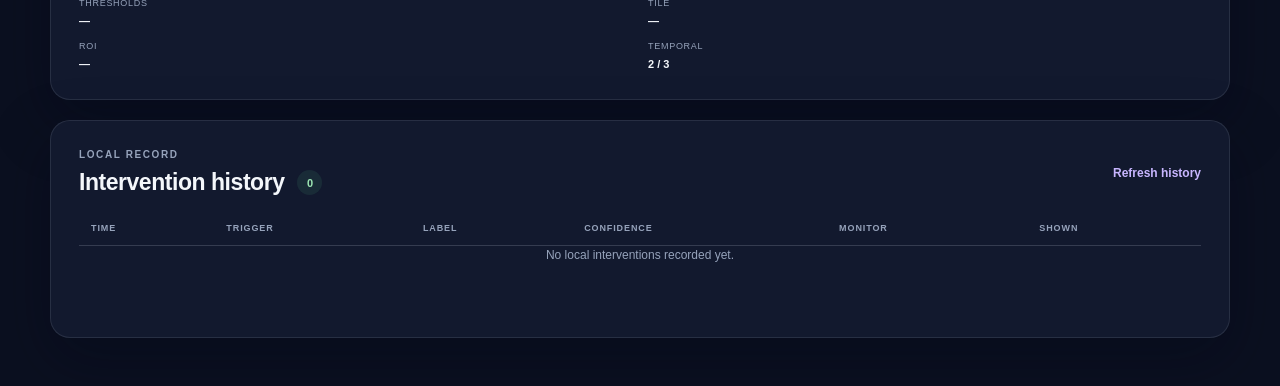
==== commit 415b0aa5: "refactor: converge vision runtime and benchmark lab" ====
--- a/app/ui/web/index.html
+++ b/app/ui/web/index.html
@@ -212,6 +212,10 @@
                   <dd id="scan-interval-ms">—</dd>
                 </div>
                 <div>
+                  <dt>Preprocess / primary / YOLO / Viddexa / decision / temporal</dt>
+                  <dd id="scan-stage-ms">—</dd>
+                </div>
+                <div>
                   <dt>Full detector</dt>
                   <dd id="scan-full">None</dd>
                 </div>
@@ -383,33 +387,11 @@
           <form id="vision-settings-form" class="vision-form">
             <div class="vision-form-grid">
               <label>
-                Primary detector
-                <select id="vision-primary-select" name="primary">
-                  <option value="nudenet_640m">NudeNet 640m</option>
-                  <option value="yolo11_nsfw_small">YOLO11 NSFW Small</option>
-                </select>
-              </label>
-              <label>
-                Region ranking model
-                <select id="vision-context-select" name="context">
-                  <option value="off">Off</option>
-                  <option value="viddexa_nano">Viddexa Nano</option>
-                  <option value="viddexa_mini">Viddexa Mini</option>
-                </select>
-              </label>
-              <label>
                 Detection mode
                 <select id="vision-preset-select" name="preset">
                   <option value="low_cpu">Low CPU</option>
                   <option value="balanced">Balanced</option>
                   <option value="high_recall">High Recall</option>
-                </select>
-              </label>
-              <label>
-                Tile detection
-                <select id="vision-tile-enabled-select" name="tiles_enabled">
-                  <option value="true">Enabled</option>
-                  <option value="false">Disabled</option>
                 </select>
               </label>
               <label>
@@ -420,17 +402,39 @@
                   <option value="fast">Fast</option>
                 </select>
               </label>
-              <label>
-                Tile grid
-                <select id="vision-grid-select" name="grid">
-                  <option value="2x2">2 × 2</option>
-                  <option value="3x3">3 × 3</option>
-                </select>
-              </label>
             </div>
             <details class="vision-advanced">
               <summary>Advanced detection settings</summary>
               <div class="vision-form-grid">
+                <label>
+                  Primary detector
+                  <select id="vision-primary-select" name="primary">
+                    <option value="nudenet_640m">NudeNet 640m</option>
+                    <option value="yolo11_nsfw_small">YOLO11 NSFW Small</option>
+                  </select>
+                </label>
+                <label>
+                  Region ranking model
+                  <select id="vision-context-select" name="context">
+                    <option value="off">Off</option>
+                    <option value="viddexa_nano">Viddexa Nano</option>
+                    <option value="viddexa_mini">Viddexa Mini</option>
+                  </select>
+                </label>
+                <label>
+                  Tile detection
+                  <select id="vision-tile-enabled-select" name="tiles_enabled">
+                    <option value="true">Enabled</option>
+                    <option value="false">Disabled</option>
+                  </select>
+                </label>
+                <label>
+                  Tile grid
+                  <select id="vision-grid-select" name="grid">
+                    <option value="2x2">2 × 2</option>
+                    <option value="3x3">3 × 3</option>
+                  </select>
+                </label>
                 <label>
                   Full-screen input size
                   <select id="vision-full-input-select" name="full_input_size">
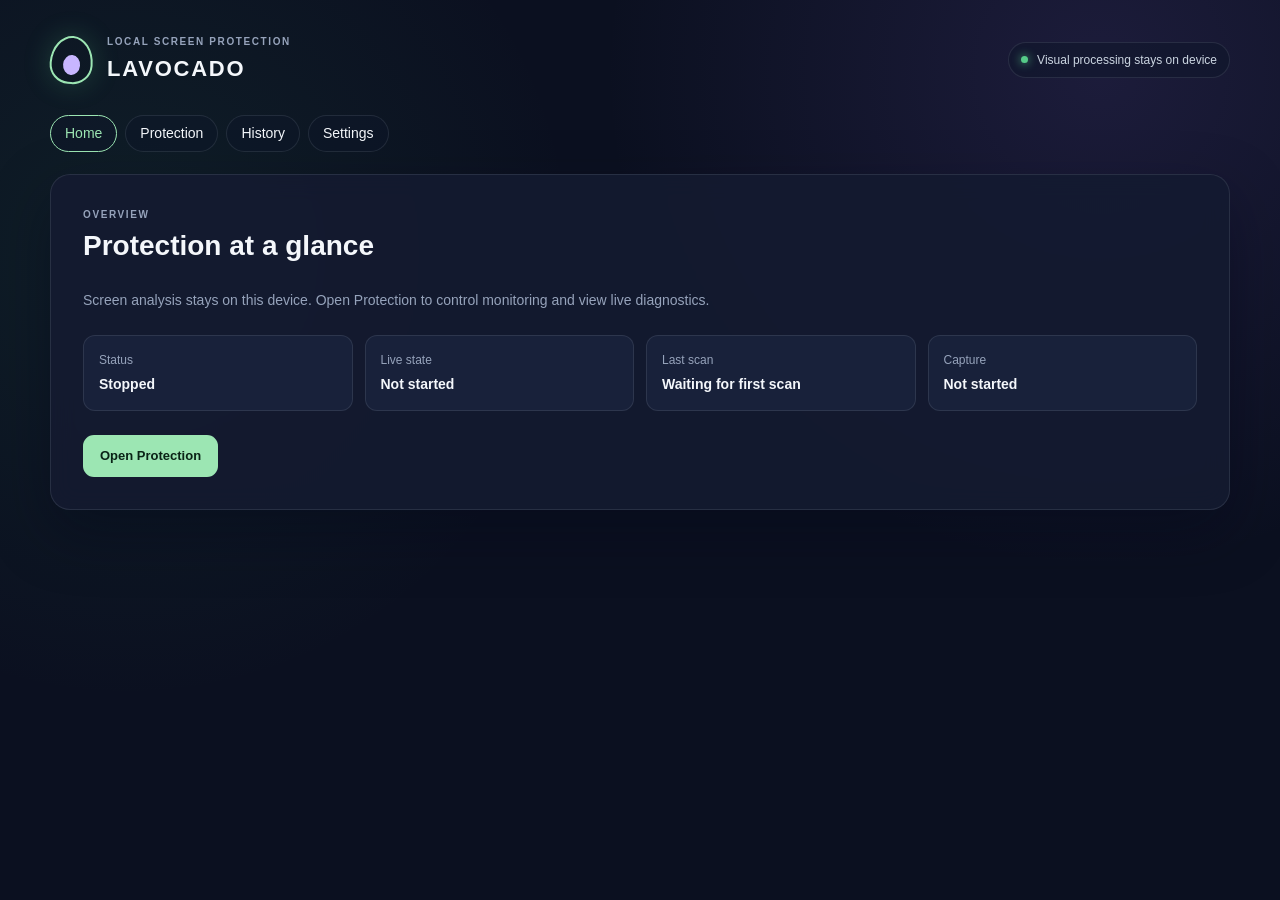
==== commit 62beb3c6: "fix: restore live dashboard polling and isolate navigation views" ====
--- a/app/ui/web/index.html
+++ b/app/ui/web/index.html
@@ -31,7 +31,20 @@
       </nav>
 
       <main>
-        <section class="hero panel" aria-labelledby="protection-heading">
+        <section class="panel home-overview" aria-labelledby="home-heading">
+          <p class="section-label">OVERVIEW</p>
+          <h2 id="home-heading">Protection at a glance</h2>
+          <p class="muted">Screen analysis stays on this device. Open Protection to control monitoring and view live diagnostics.</p>
+          <dl class="home-summary">
+            <div><dt>Status</dt><dd id="home-protection-state">Stopped</dd></div>
+            <div><dt>Live state</dt><dd id="home-runtime-state">Not started</dd></div>
+            <div><dt>Last scan</dt><dd id="home-last-scan">Waiting for first scan</dd></div>
+            <div><dt>Capture</dt><dd id="home-capture-mode">Not started</dd></div>
+          </dl>
+          <button id="open-protection-button" class="button primary" type="button">Open Protection</button>
+        </section>
+
+        <section class="hero panel" aria-labelledby="protection-heading" hidden>
           <div>
             <p class="section-label">PROTECTION</p>
             <div class="status-heading">
@@ -41,6 +54,7 @@
             <p id="status-detail" class="muted">
               Start monitoring when you are ready. Every connected display is checked locally.
             </p>
+            <p class="runtime-phase">Live state: <strong id="protection-runtime-state">Not started</strong></p>
           </div>
           <div class="actions">
             <button id="start-button" class="button primary" type="button">Start protection</button>
@@ -50,7 +64,7 @@
           <p id="action-message" class="action-message" aria-live="polite"></p>
         </section>
 
-        <div class="dashboard-grid">
+        <div class="dashboard-grid" hidden>
           <section class="panel diagnostics" aria-labelledby="diagnostics-heading">
             <div class="section-heading">
               <div>
@@ -292,7 +306,7 @@
           </aside>
         </div>
 
-        <section class="panel rules" aria-labelledby="rules-heading">
+        <section class="panel rules" aria-labelledby="rules-heading" hidden>
           <div class="section-heading">
             <div>
               <p class="section-label">LOCAL POLICY</p>
@@ -363,7 +377,7 @@
           </div>
         </section>
 
-        <section class="panel vision-settings" aria-labelledby="vision-settings-heading">
+        <section class="panel vision-settings" aria-labelledby="vision-settings-heading" hidden>
           <div class="section-heading">
             <div>
               <p class="section-label">VISUAL DETECTION</p>
@@ -615,7 +629,7 @@
           </dl>
         </section>
 
-        <section class="panel history" aria-labelledby="history-heading">
+        <section class="panel history" aria-labelledby="history-heading" hidden>
           <div class="section-heading history-heading">
             <div>
               <p class="section-label">LOCAL RECORD</p>
--- a/app/ui/web/styles.css
+++ b/app/ui/web/styles.css
@@ -19,6 +19,10 @@
   box-sizing: border-box;
 }
 
+[hidden] {
+  display: none !important;
+}
+
 html {
   min-width: 720px;
   background: var(--bg);
@@ -180,6 +184,43 @@
   overflow: hidden;
 }
 
+.home-overview {
+  padding: 32px;
+}
+
+.home-overview h2 {
+  font-size: 28px;
+}
+
+.home-summary {
+  display: grid;
+  grid-template-columns: repeat(4, minmax(0, 1fr));
+  gap: 12px;
+  margin: 24px 0;
+}
+
+.home-summary > div {
+  padding: 15px;
+  border: 1px solid var(--line);
+  border-radius: 12px;
+  background: var(--panel-raised);
+}
+
+.home-summary dt {
+  color: var(--muted);
+  font-size: 12px;
+}
+
+.home-summary dd {
+  margin: 5px 0 0;
+  font-weight: 650;
+}
+
+.runtime-phase {
+  margin-bottom: 0;
+  color: var(--green);
+}
+
 .hero::after {
   content: "";
   position: absolute;
@@ -1012,6 +1053,10 @@
     grid-template-columns: 1fr;
   }
 
+  .home-summary {
+    grid-template-columns: 1fr;
+  }
+
   .actions {
     justify-content: flex-start;
   }
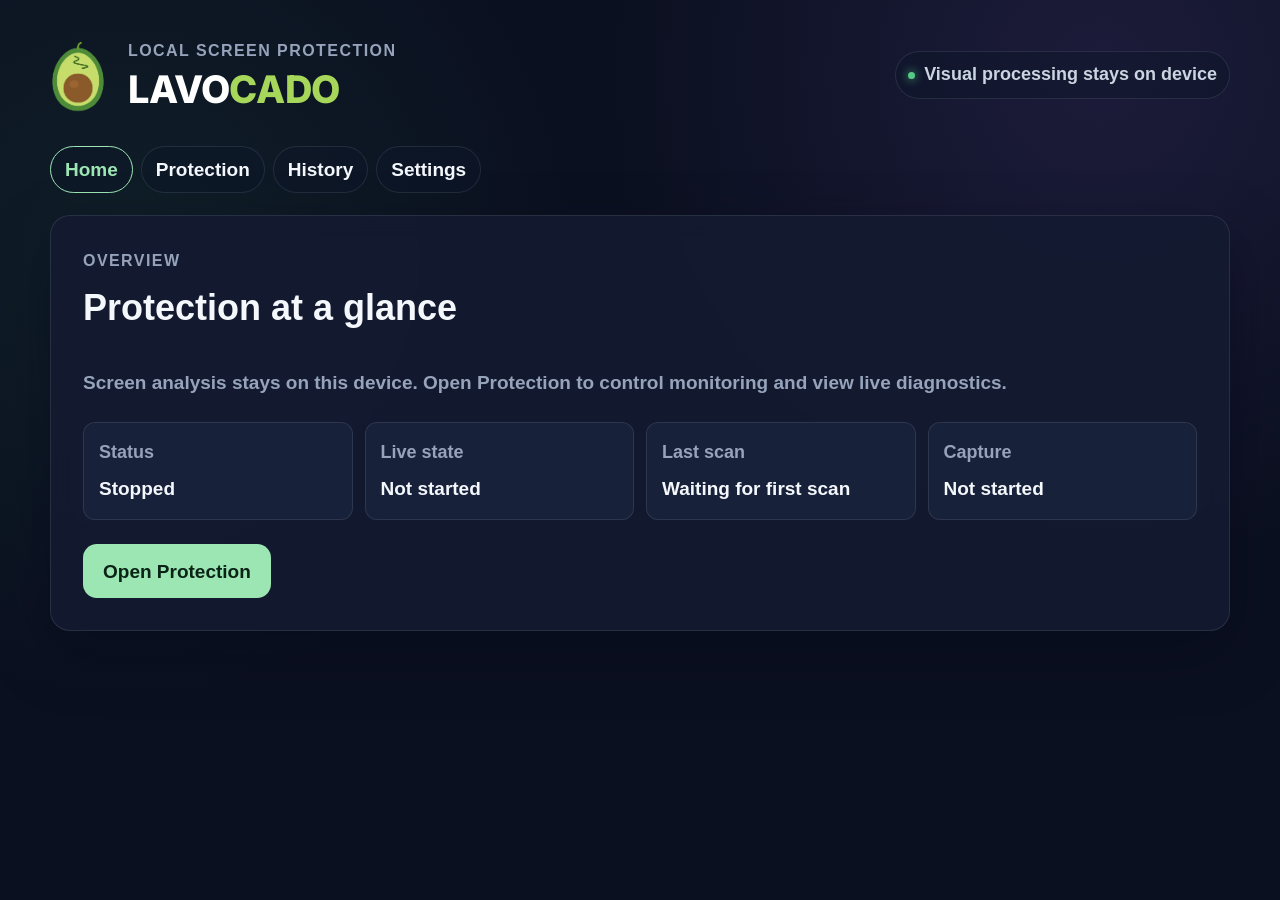
==== commit 025971ba: "Use website logo and wordmark with larger bolder dashboard text" ====
--- a/app/ui/web/index.html
+++ b/app/ui/web/index.html
@@ -5,16 +5,17 @@
     <meta name="viewport" content="width=device-width, initial-scale=1">
     <title>LAVOCADO</title>
     <link rel="stylesheet" href="styles.css">
+    <script src="i18n.js" defer></script>
     <script src="app.js" defer></script>
   </head>
   <body>
     <div class="app-shell">
       <header class="topbar">
         <div class="brand">
-          <div class="logo-mark" aria-hidden="true"><span></span></div>
+          <img class="brand-logo" src="logo.png" alt="" aria-hidden="true">
           <div>
             <p class="eyebrow">LOCAL SCREEN PROTECTION</p>
-            <h1>LAVOCADO</h1>
+            <h1 aria-label="LAVOCADO">LAVO<span>CADO</span></h1>
           </div>
         </div>
         <div class="privacy-badge">
@@ -87,10 +88,6 @@
                 <dd id="diag-context-model">Not started</dd>
               </div>
               <div>
-                <dt>YOLO11</dt>
-                <dd id="diag-yolo">Disabled</dd>
-              </div>
-              <div>
                 <dt>Monitor</dt>
                 <dd id="diag-monitor">—</dd>
               </div>
@@ -306,6 +303,17 @@
           </aside>
         </div>
 
+        <section class="panel language-settings" aria-labelledby="language-heading" hidden>
+          <p class="section-label">DISPLAY</p>
+          <h2 id="language-heading">Language</h2>
+          <label for="language-select">Dashboard language</label>
+          <select id="language-select" name="language" aria-label="Dashboard language">
+            <option value="en">English</option>
+            <option value="zh">Chinese</option>
+          </select>
+          <p id="language-message" class="muted" role="status" aria-live="polite"></p>
+        </section>
+
         <section class="panel rules" aria-labelledby="rules-heading" hidden>
           <div class="section-heading">
             <div>
@@ -321,7 +329,7 @@
               <p class="muted">Force an intervention when this app is active.</p>
               <ul id="blocked-applications-list" class="rule-list"></ul>
               <form class="rule-form" data-rule-group="blocked_applications">
-                <label for="blocked-applications-input">Executable name, desktop app ID, or bundle ID</label>
+                <label for="blocked-applications-input">Application name, executable name, desktop app ID, or bundle ID</label>
                 <div class="rule-entry">
                   <input id="blocked-applications-input" name="value" type="text" maxlength="255" placeholder="chrome.exe" required>
                   <button class="button ghost pick-app" type="button">Pick current app</button>
@@ -334,7 +342,7 @@
               <p class="muted">Completely bypass visual protection for trusted apps (medical, education, art, news). You are responsible for content displayed in this context.</p>
               <ul id="whitelisted-applications-list" class="rule-list"></ul>
               <form class="rule-form" data-rule-group="whitelisted_applications">
-                <label for="whitelisted-applications-input">Executable name, desktop app ID, or bundle ID</label>
+                <label for="whitelisted-applications-input">Application name, executable name, desktop app ID, or bundle ID</label>
                 <div class="rule-entry">
                   <input id="whitelisted-applications-input" name="value" type="text" maxlength="255" placeholder="org.example.viewer" required>
                   <button class="button ghost pick-app" type="button">Pick current app</button>
@@ -375,6 +383,54 @@
               </form>
             </div>
           </div>
+        </section>
+
+        <section class="panel llm-settings" aria-labelledby="llm-settings-heading" hidden>
+          <div class="section-heading">
+            <div>
+              <p class="section-label">AI INTERVENTION</p>
+              <h2 id="llm-settings-heading">AI meditation</h2>
+            </div>
+            <span id="llm-status" class="signal-tag neutral">API not configured</span>
+          </div>
+          <p class="muted">Optional OpenAI-compatible connection for typing meditation. Screenshots, URLs, window titles, and detection results are never sent.</p>
+          <p class="muted">The companion asks a few questions, says back what it heard, then guides a typing meditation in the language chosen here.</p>
+          <p id="llm-settings-message" class="rules-message" role="status" aria-live="polite"></p>
+          <p id="llm-connection-detail" class="rules-message" role="status" aria-live="polite"></p>
+          <form id="llm-settings-form" class="vision-form">
+            <div class="vision-form-grid">
+              <label>
+                API key
+                <input id="llm-api-key" name="api_key" type="password" autocomplete="new-password" placeholder="Leave blank to keep the saved key">
+              </label>
+              <label>
+                Model
+                <input id="llm-model" name="model" type="text" maxlength="120" placeholder="gpt-4o-mini">
+              </label>
+              <label class="llm-wide-field">
+                OpenAI-compatible endpoint
+                <input id="llm-endpoint" name="endpoint" type="url" maxlength="500" placeholder="https://api.openai.com/v1/chat/completions">
+              </label>
+              <label>
+                Conversation language
+                <select id="llm-language" name="language" aria-label="Conversation language">
+                  <option value="">Follow dashboard language</option>
+                  <option value="en">English</option>
+                  <option value="zh">Chinese</option>
+                </select>
+              </label>
+              <label class="llm-enabled-field">
+                <input id="llm-enabled" name="enabled" type="checkbox" checked>
+                Enable LLM meditation
+              </label>
+            </div>
+            <div class="vision-form-actions">
+              <button id="llm-save-button" class="button primary" type="submit">Save AI settings</button>
+              <button id="llm-test-button" class="button ghost" type="button" title="Sends one short API request using saved settings; usage may be billed.">Test saved connection</button>
+              <button id="llm-clear-key-button" class="button ghost" type="button">Clear saved API key</button>
+            </div>
+          </form>
+          <p class="muted">API keys are stored locally for this device. The dashboard only shows whether a key is configured.</p>
         </section>
 
         <section class="panel vision-settings" aria-labelledby="vision-settings-heading" hidden>
@@ -599,10 +655,6 @@
               <dd id="vision-primary-detector">NudeNet</dd>
             </div>
             <div>
-              <dt>YOLO11</dt>
-              <dd id="vision-yolo">Off</dd>
-            </div>
-            <div>
               <dt>Region ranking model</dt>
               <dd id="vision-context-model">Tile ranking</dd>
             </div>
--- a/app/ui/web/styles.css
+++ b/app/ui/web/styles.css
@@ -1,3 +1,11 @@
+@font-face {
+  font-family: Inter;
+  font-style: normal;
+  font-weight: 800;
+  font-display: swap;
+  src: url("fonts/Inter-ExtraBold.ttf") format("truetype");
+}
+
 :root {
   color-scheme: dark;
   --bg: #0b1020;
@@ -36,9 +44,32 @@
     radial-gradient(circle at 86% 8%, rgba(113, 86, 190, 0.17), transparent 31rem),
     radial-gradient(circle at 10% 28%, rgba(53, 161, 111, 0.1), transparent 28rem),
     var(--bg);
-  font-family: Inter, ui-sans-serif, -apple-system, BlinkMacSystemFont, "Segoe UI", sans-serif;
-  font-size: 14px;
-  line-height: 1.5;
+  font-family: ui-rounded, "SF Pro Rounded", "Hiragino Maru Gothic ProN", "Yuanti SC", "PingFang SC", "Microsoft YaHei", "Segoe UI", sans-serif;
+  font-size: 19px;
+  font-weight: 550;
+  line-height: 1.65;
+  -webkit-font-smoothing: antialiased;
+}
+
+.language-settings {
+  padding: 26px 28px;
+  margin-bottom: 0;
+}
+
+.language-settings label {
+  display: block;
+  margin-bottom: 8px;
+  color: var(--muted);
+}
+
+.language-settings select {
+  min-width: 180px;
+  padding: 9px 12px;
+  border: 1px solid var(--line-strong);
+  border-radius: 9px;
+  color: var(--text);
+  background: var(--panel-raised);
+  font: inherit;
 }
 
 button {
@@ -108,7 +139,7 @@
 
 .brand h1 {
   margin-bottom: 0;
-  font-size: 22px;
+  font-size: 30px;
   letter-spacing: 0.08em;
 }
 
@@ -116,30 +147,30 @@
 .section-label {
   margin-bottom: 3px;
   color: var(--muted);
-  font-size: 10px;
-  font-weight: 750;
-  letter-spacing: 0.16em;
-}
-
-.logo-mark {
-  position: relative;
-  width: 43px;
-  height: 48px;
-  border: 2px solid var(--green);
-  border-radius: 52% 52% 48% 48% / 60% 60% 42% 42%;
-  transform: rotate(5deg);
-  box-shadow: 0 0 28px rgba(85, 203, 136, 0.22);
-}
-
-.logo-mark span {
-  position: absolute;
-  left: 50%;
-  bottom: 7px;
-  width: 17px;
-  height: 20px;
-  border-radius: 50%;
-  background: var(--lavender);
-  transform: translateX(-50%);
+  font-size: 16px;
+  font-weight: 700;
+  letter-spacing: 0.09em;
+}
+
+.brand-logo {
+  width: 112px;
+  height: 112px;
+  object-fit: contain;
+  flex: none;
+  margin: -15px -20px -15px -28px;
+}
+
+.brand h1 {
+  font-family: Inter, -apple-system, BlinkMacSystemFont, "Segoe UI", sans-serif;
+  font-size: 38px;
+  font-weight: 800;
+  letter-spacing: -0.01em;
+  line-height: 1.15;
+  color: #fff;
+}
+
+.brand h1 span {
+  color: #a6d65a;
 }
 
 .privacy-badge {
@@ -151,7 +182,7 @@
   border-radius: 999px;
   color: #cbd5e1;
   background: rgba(15, 23, 42, 0.55);
-  font-size: 12px;
+  font-size: 18px;
 }
 
 .privacy-dot {
@@ -189,7 +220,7 @@
 }
 
 .home-overview h2 {
-  font-size: 28px;
+  font-size: 36px;
 }
 
 .home-summary {
@@ -208,12 +239,12 @@
 
 .home-summary dt {
   color: var(--muted);
-  font-size: 12px;
+  font-size: 18px;
 }
 
 .home-summary dd {
   margin: 5px 0 0;
-  font-weight: 650;
+  font-weight: 700;
 }
 
 .runtime-phase {
@@ -241,8 +272,8 @@
 .section-heading h2,
 .privacy-card h2 {
   margin-bottom: 0;
-  font-size: 23px;
-  font-weight: 650;
+  font-size: 32px;
+  font-weight: 700;
   letter-spacing: -0.02em;
 }
 
@@ -285,7 +316,8 @@
   z-index: 1;
   display: flex;
   align-items: center;
-  gap: 9px;
+  flex-wrap: wrap;
+  gap: 10px;
 }
 
 .button,
@@ -296,11 +328,11 @@
 }
 
 .button {
-  min-height: 42px;
-  padding: 0 17px;
-  border-radius: 11px;
-  font-size: 13px;
-  font-weight: 650;
+  min-height: 54px;
+  padding: 10px 20px;
+  border-radius: 14px;
+  font-size: 19px;
+  font-weight: 700;
 }
 
 .button:hover:not(:disabled),
@@ -341,12 +373,11 @@
 }
 
 .action-message {
-  position: absolute;
-  left: 28px;
-  bottom: 8px;
+  grid-column: 1 / -1;
   margin: 0;
+  overflow-wrap: anywhere;
   color: var(--green);
-  font-size: 11px;
+  font-size: 17px;
 }
 
 .action-message.error {
@@ -360,14 +391,16 @@
 }
 
 .rules,
-.vision-settings {
+.vision-settings,
+.llm-settings {
   padding: 26px 28px;
 }
 
 .rules > .muted,
-.vision-settings > .muted {
+.vision-settings > .muted,
+.llm-settings > .muted {
   margin: -12px 0 14px;
-  font-size: 12px;
+  font-size: 18px;
 }
 
 .vision-form {
@@ -385,18 +418,46 @@
   flex-direction: column;
   gap: 6px;
   color: var(--muted);
-  font-size: 11px;
-}
-
-.vision-form select {
-  min-height: 38px;
+  font-size: 17px;
+}
+
+.vision-form select,
+.vision-form input[type="text"],
+.vision-form input[type="url"],
+.vision-form input[type="password"] {
+  min-height: 50px;
   padding: 0 10px;
   border: 1px solid var(--line-strong);
-  border-radius: 8px;
+  border-radius: 12px;
   color: var(--text);
   background: var(--panel-raised);
   font: inherit;
-  font-size: 12px;
+  font-size: 18px;
+}
+
+.vision-form input:focus-visible,
+.vision-form select:focus-visible {
+  outline: 2px solid var(--lavender);
+  outline-offset: 2px;
+}
+
+.llm-wide-field {
+  grid-column: 1 / -1;
+}
+
+.vision-form label.llm-enabled-field {
+  flex-direction: row;
+  align-items: center;
+  gap: 8px;
+  min-height: 50px;
+  color: var(--text);
+  font-size: 18px;
+}
+
+.llm-enabled-field input {
+  width: 16px;
+  min-height: 16px;
+  accent-color: var(--green-strong);
 }
 
 .vision-advanced {
@@ -410,7 +471,7 @@
 .vision-advanced summary {
   cursor: pointer;
   color: var(--lavender);
-  font-size: 12px;
+  font-size: 18px;
 }
 
 .vision-advanced .vision-form-grid {
@@ -461,14 +522,14 @@
 }
 
 .vision-threshold-row .muted {
-  font-size: 11px;
+  font-size: 17px;
 }
 
 .rules-message {
   min-height: 18px;
   margin-bottom: 10px;
   color: var(--green);
-  font-size: 12px;
+  font-size: 18px;
 }
 
 .rules-message.error {
@@ -491,17 +552,17 @@
 
 .rule-group h3 {
   margin: 0;
-  font-size: 15px;
+  font-size: 21px;
 }
 
 .rule-group > .muted {
   min-height: 34px;
   margin: 5px 0 12px;
-  font-size: 11px;
+  font-size: 17px;
 }
 
 .rule-list {
-  min-height: 42px;
+  min-height: 54px;
   margin: 0 0 16px;
   padding: 0;
   list-style: none;
@@ -518,20 +579,20 @@
 
 .rule-list li.rule-empty {
   color: var(--muted);
-  font-size: 11px;
+  font-size: 17px;
 }
 
 .rule-value {
   min-width: 0;
   overflow-wrap: anywhere;
   color: var(--text);
-  font-size: 12px;
+  font-size: 18px;
 }
 
 .rule-mode {
   flex: none;
   color: var(--muted);
-  font-size: 10px;
+  font-size: 16px;
 }
 
 .rule-remove {
@@ -544,7 +605,7 @@
   display: block;
   margin-bottom: 7px;
   color: var(--muted);
-  font-size: 11px;
+  font-size: 17px;
 }
 
 .rule-entry {
@@ -556,29 +617,29 @@
 .rule-entry input,
 .rule-entry select {
   min-width: 0;
-  min-height: 38px;
+  min-height: 50px;
   padding: 0 10px;
   border: 1px solid var(--line-strong);
-  border-radius: 8px;
+  border-radius: 12px;
   color: var(--text);
   background: var(--panel-raised);
   font: inherit;
-  font-size: 11px;
+  font-size: 17px;
 }
 
 .rule-entry input {
-  flex: 1;
+  flex: 1 1 200px;
 }
 
 .rule-entry select {
-  max-width: 145px;
+  max-width: 185px;
 }
 
 .rule-entry .button {
   flex: none;
-  min-height: 38px;
+  min-height: 50px;
   padding: 0 10px;
-  font-size: 11px;
+  font-size: 17px;
 }
 
 .rule-entry input:focus-visible,
@@ -612,7 +673,7 @@
 
 .modal h2 {
   margin: 0 0 10px;
-  font-size: 19px;
+  font-size: 27px;
 }
 
 .modal p {
@@ -650,12 +711,12 @@
 
 .scan-summary strong {
   color: var(--green);
-  font-size: 22px;
+  font-size: 30px;
 }
 
 .scan-summary span {
   color: var(--muted);
-  font-size: 10px;
+  font-size: 16px;
   text-transform: uppercase;
   letter-spacing: 0.12em;
 }
@@ -679,7 +740,7 @@
 
 .model-list dt {
   color: var(--muted);
-  font-size: 10px;
+  font-size: 16px;
   text-transform: uppercase;
   letter-spacing: 0.08em;
 }
@@ -687,8 +748,8 @@
 .model-list dd {
   margin: 3px 0 0;
   overflow: hidden;
-  font-size: 12px;
-  font-weight: 620;
+  font-size: 18px;
+  font-weight: 700;
   text-overflow: ellipsis;
   white-space: nowrap;
 }
@@ -732,7 +793,7 @@
 
 .capture-list dt {
   color: var(--muted);
-  font-size: 9px;
+  font-size: 15px;
   text-transform: uppercase;
   letter-spacing: 0.08em;
 }
@@ -740,8 +801,8 @@
 .capture-list dd {
   margin: 3px 0 0;
   overflow-wrap: anywhere;
-  font-size: 11px;
-  font-weight: 620;
+  font-size: 17px;
+  font-weight: 700;
 }
 
 .capture-reason-row {
@@ -756,12 +817,12 @@
 .mini-signal strong {
   display: block;
   margin-top: 3px;
-  font-size: 13px;
+  font-size: 19px;
 }
 
 .signal-name {
   color: var(--muted);
-  font-size: 10px;
+  font-size: 16px;
   font-weight: 700;
   text-transform: uppercase;
   letter-spacing: 0.11em;
@@ -772,7 +833,7 @@
   border-radius: 999px;
   color: var(--muted);
   background: rgba(148, 163, 184, 0.1);
-  font-size: 10px;
+  font-size: 16px;
   font-weight: 700;
   text-transform: uppercase;
 }
@@ -840,7 +901,7 @@
   margin-bottom: 0;
   color: var(--muted);
   font-variant-numeric: tabular-nums;
-  font-size: 11px;
+  font-size: 17px;
 }
 
 .signal-pair {
@@ -863,7 +924,7 @@
 }
 
 .mini-signal .muted {
-  font-size: 10px;
+  font-size: 16px;
 }
 
 .temporal-row,
@@ -901,7 +962,7 @@
 
 .rescue-row {
   color: var(--muted);
-  font-size: 11px;
+  font-size: 17px;
 }
 
 .rescue-row strong {
@@ -949,13 +1010,13 @@
 .privacy-card h2 {
   max-width: 250px;
   margin-top: 7px;
-  font-size: 26px;
+  font-size: 34px;
 }
 
 .privacy-card > p:not(.section-label) {
   margin-top: 15px;
   color: #b5c0d3;
-  font-size: 12px;
+  font-size: 18px;
 }
 
 .privacy-card ul {
@@ -967,7 +1028,7 @@
   padding: 0;
   list-style: none;
   color: #dbe4f2;
-  font-size: 12px;
+  font-size: 18px;
 }
 
 .privacy-card li::before {
@@ -991,7 +1052,7 @@
   border-radius: 999px;
   color: var(--green);
   background: rgba(85, 203, 136, 0.1);
-  font-size: 11px;
+  font-size: 17px;
   vertical-align: 3px;
 }
 
@@ -999,8 +1060,8 @@
   padding: 6px 0;
   color: var(--lavender);
   background: transparent;
-  font-size: 12px;
-  font-weight: 650;
+  font-size: 18px;
+  font-weight: 700;
 }
 
 .table-wrap {
@@ -1013,14 +1074,14 @@
   width: 100%;
   border-collapse: collapse;
   text-align: left;
-  font-size: 12px;
+  font-size: 18px;
 }
 
 th {
   padding: 9px 12px;
   border-bottom: 1px solid var(--line-strong);
   color: var(--muted);
-  font-size: 9px;
+  font-size: 15px;
   font-weight: 700;
   text-transform: uppercase;
   letter-spacing: 0.1em;
@@ -1041,7 +1102,7 @@
   margin: 25px 0 5px;
   color: var(--muted);
   text-align: center;
-  font-size: 12px;
+  font-size: 18px;
 }
 
 @media (max-width: 900px) {
@@ -1073,3 +1134,47 @@
     max-width: none;
   }
 }
+
+/* Let larger bilingual labels breathe without changing the minimal layout. */
+.topbar,
+.section-heading,
+.capture-heading,
+.signal-header,
+.model-status-list li,
+.temporal-row,
+.rescue-row {
+  flex-wrap: wrap;
+  gap: 12px;
+}
+
+.vision-form-grid > *,
+.home-summary > div {
+  min-width: 0;
+}
+
+.home-summary dd,
+.model-status-list li > span {
+  overflow-wrap: anywhere;
+}
+
+.vision-form select,
+.vision-form input,
+.language-settings select {
+  max-width: 100%;
+}
+
+@media (max-width: 1100px) {
+  .hero {
+    grid-template-columns: 1fr;
+  }
+
+  .home-summary {
+    grid-template-columns: repeat(2, minmax(0, 1fr));
+  }
+}
+
+@media (max-width: 760px) {
+  .vision-form-grid {
+    grid-template-columns: 1fr;
+  }
+}
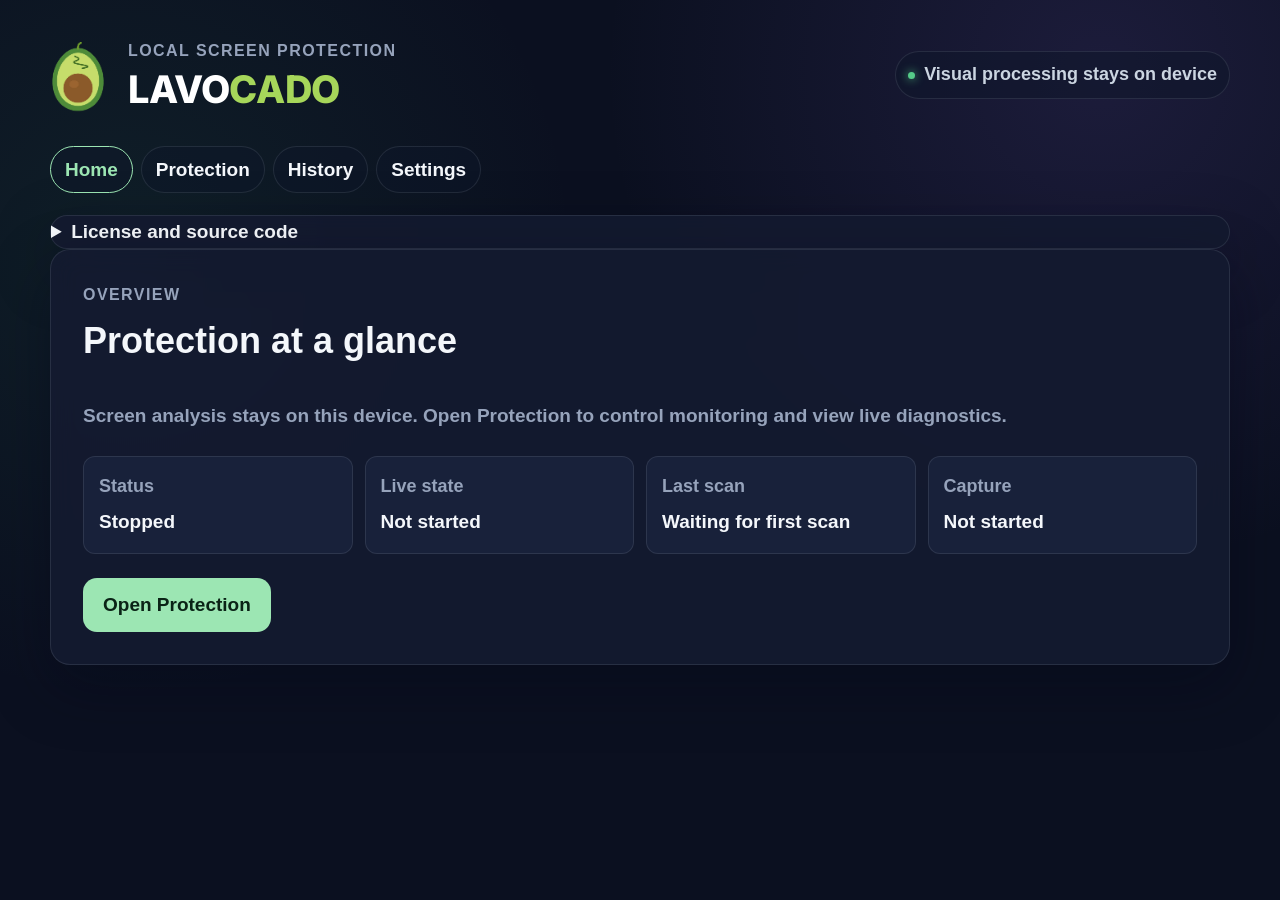
==== commit 68673b06: "Release 1.0.4 with AGPL licensing and bounded desktop CPU usage" ====
--- a/app/ui/web/index.html
+++ b/app/ui/web/index.html
@@ -31,6 +31,14 @@
         <button type="button" class="nav-button" data-view="settings">Settings</button>
       </nav>
 
+      <details class="panel">
+        <summary>License and source code</summary>
+        <p>LAVOCADO 1.0.4 · AGPL-3.0 · Personal and commercial use permitted. No warranty.</p>
+        <p><a href="legal/LICENSE.txt" target="_blank">AGPL-3.0 license</a> ·
+        <a href="legal/THIRD_PARTY_NOTICES.txt" target="_blank">Third-party notices</a> ·
+        <a href="https://github.com/DurianBurger561/LAVOCADO/tree/v1.0.4" target="_blank" rel="noopener">Source code</a></p>
+        <p>Redistribution and modifications must comply with AGPL-3.0.</p>
+      </details>
       <main>
         <section class="panel home-overview" aria-labelledby="home-heading">
           <p class="section-label">OVERVIEW</p>
